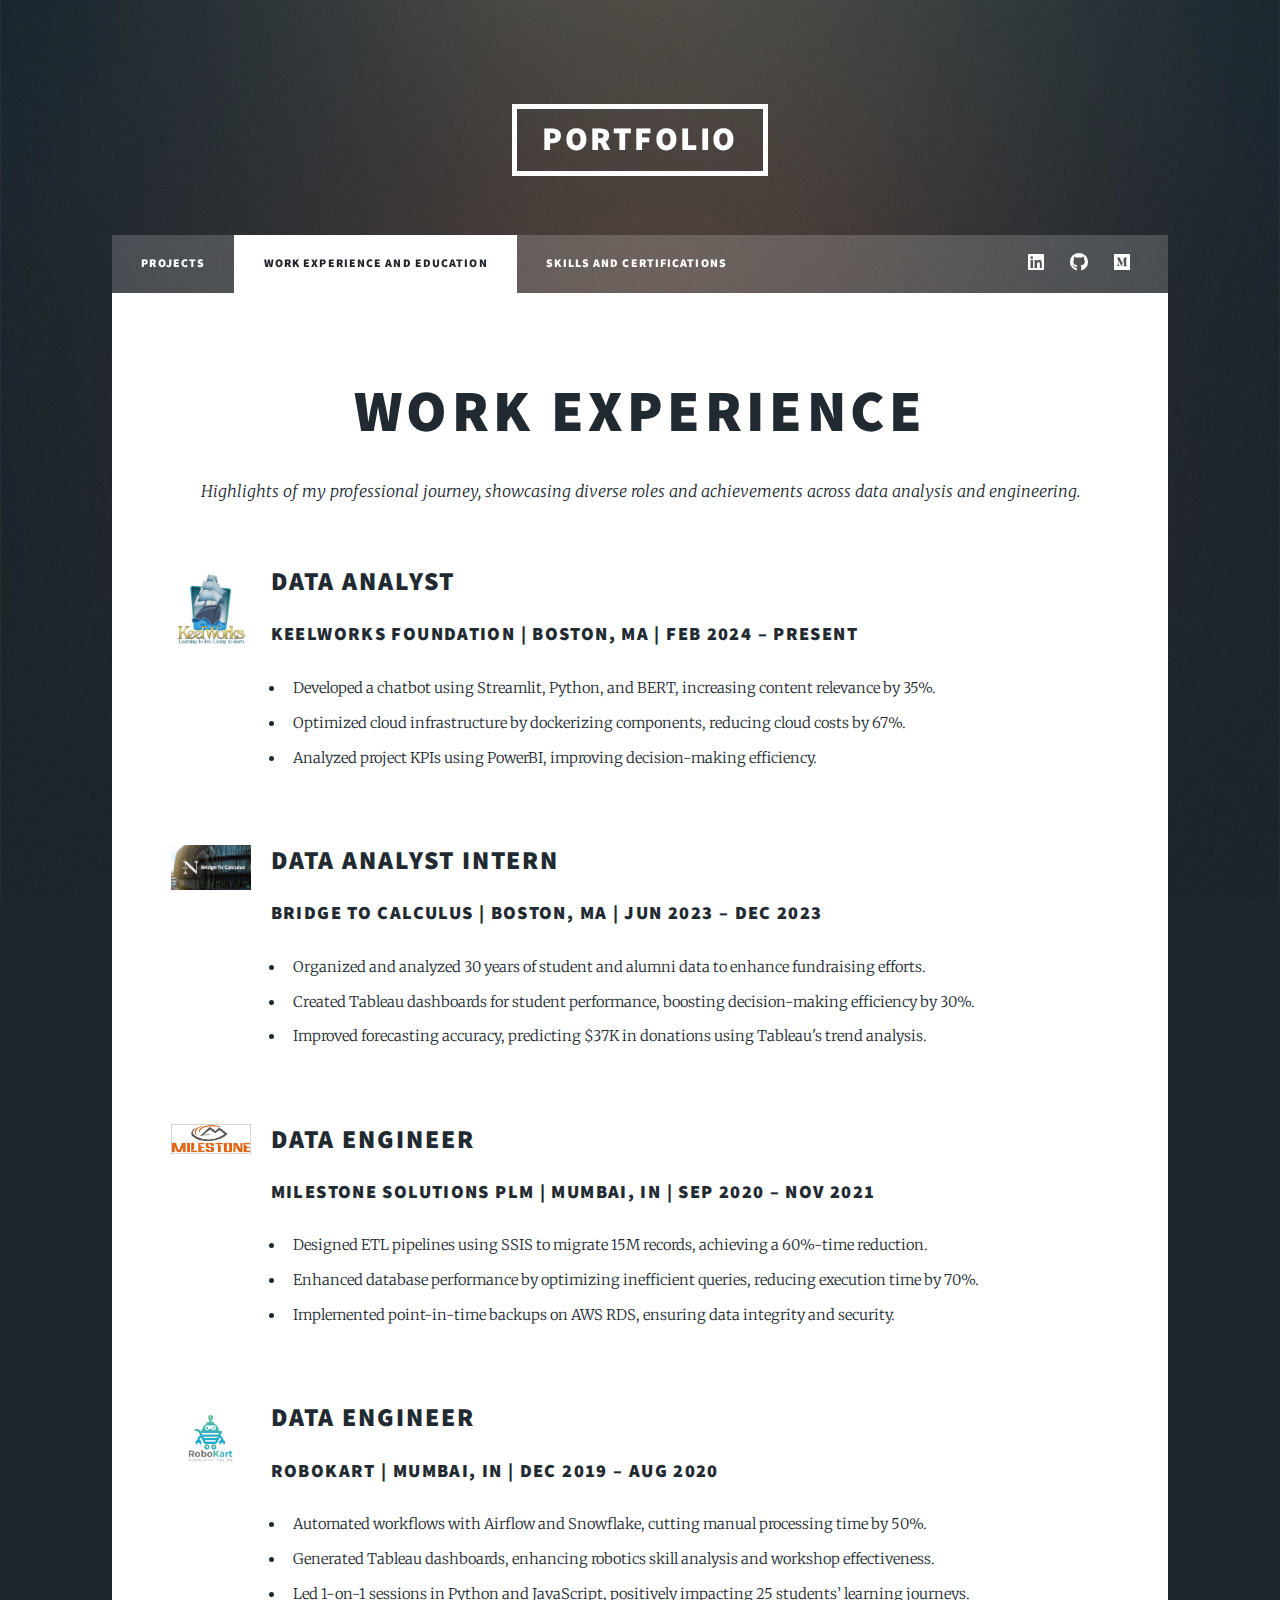
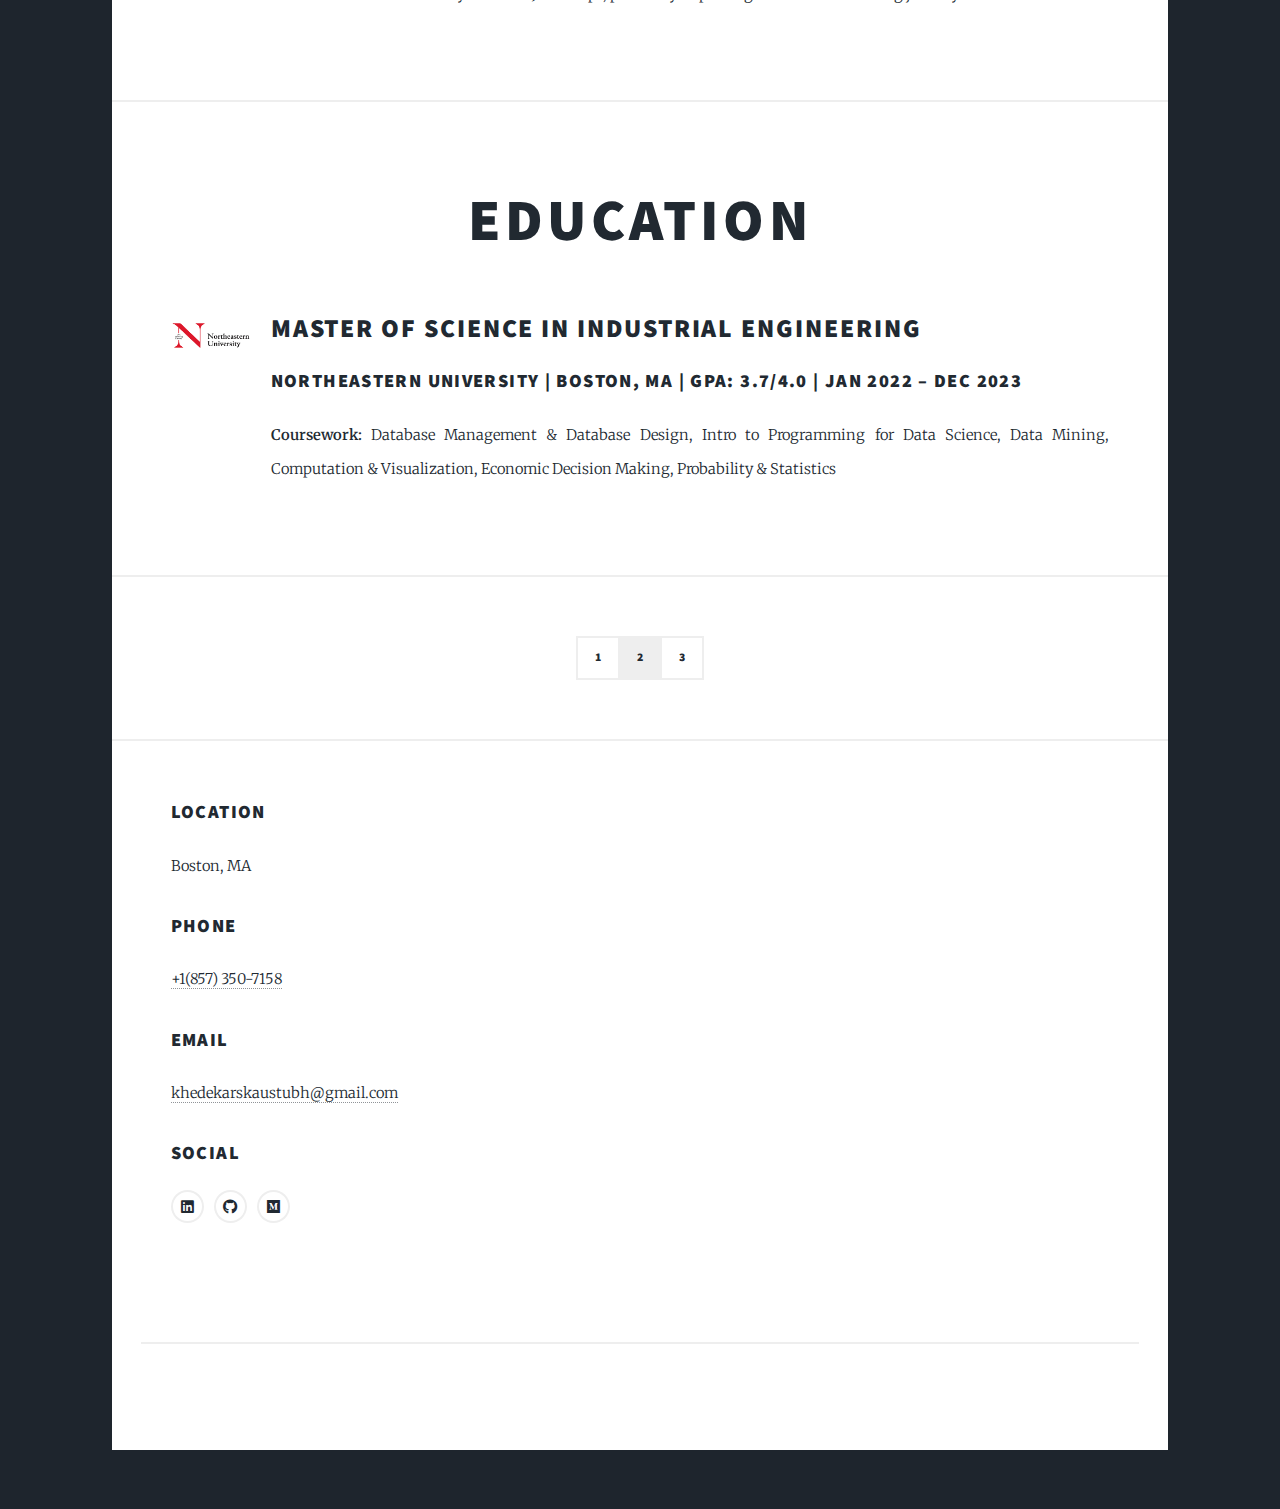
==== elements.html @ fec93570 "first commit" ====
<!DOCTYPE HTML>
<!--
	Massively by HTML5 UP
	html5up.net | @ajlkn
	Free for personal and commercial use under the CCA 3.0 license (html5up.net/license)
-->
<html>
	<head>
		<title>Elements Reference - Massively by HTML5 UP</title>
		<meta charset="utf-8" />
		<meta name="viewport" content="width=device-width, initial-scale=1, user-scalable=no" />
		<link rel="stylesheet" href="assets/css/main.css" />
		<noscript><link rel="stylesheet" href="assets/css/noscript.css" /></noscript>
	</head>
	<body class="is-preload">

		<!-- Wrapper -->
			<div id="wrapper">

				<!-- Header -->
					<header id="header">
						<a href="index.html" class="logo">Portfolio</a>
					</header>

				<!-- Nav -->
					<nav id="nav">
						<ul class="links">
							<li><a href="index.html">Projects</a></li>
							<li class="active"><a href="elements.html">Work Experience and Education</a></li>
							<li><a href="generic.html">Skills and Certifications</a></li>
	
						</ul>
						<ul class="icons">
							<li><a href="www.linkedin.com/in/kaustubhsk" class="icon brands alt fa-linkedin"><span class="label">LinkedIn</span></a></li>
							<li><a href="https://github.com/Kaustubhk28" class="icon brands alt fa-github"><span class="label">Github</span></a></li>
							<li><a href="https://medium.com/@khedekarskaustubh" class="icon brands alt fa-medium"><span class="label">Medium</span></a></li>
						</ul>
					</nav>
					<!-- Main -->
						<div id="main">
							<!-- Post -->
							<section class="post">
								<header class="major">
									<h1>Work Experience</h1>
									<p>Highlights of my professional journey, showcasing diverse roles and achievements across data analysis and engineering.</p>
								</header>

								<div class="work-experience" style="display: flex; flex-direction: column; gap: 40px;">
									<!-- KeelWorks Foundation -->
									<div class="experience" style="display: flex; align-items: flex-start; gap: 20px;">
										<img src="images/keelworks_logo.jfif" alt="KeelWorks Logo" style="width: 80px; height: auto; flex-shrink: 0;">
										<div>
											<h2>Data Analyst</h2>
											<h3>KeelWorks Foundation | Boston, MA | Feb 2024 – Present</h3>
											<ul>
												<li>Developed a chatbot using Streamlit, Python, and BERT, increasing content relevance by 35%.</li>
												<li>Optimized cloud infrastructure by dockerizing components, reducing cloud costs by 67%.</li>
												<li>Analyzed project KPIs using PowerBI, improving decision-making efficiency.</li>
											</ul>
										</div>
									</div>

									<!-- Bridge to Calculus -->
									<div class="experience" style="display: flex; align-items: flex-start; gap: 20px;">
										<img src="images/bridge_to_calculus_logo.jpg" alt="Bridge to Calculus Logo" style="width: 80px; height: auto; flex-shrink: 0;">
										<div>
											<h2>Data Analyst Intern</h2>
											<h3>Bridge to Calculus | Boston, MA | Jun 2023 – Dec 2023</h3>
											<ul>
												<li>Organized and analyzed 30 years of student and alumni data to enhance fundraising efforts.</li>
												<li>Created Tableau dashboards for student performance, boosting decision-making efficiency by 30%.</li>
												<li>Improved forecasting accuracy, predicting $37K in donations using Tableau's trend analysis.</li>
											</ul>
										</div>
									</div>

									<!-- Milestone Solutions PLM -->
									<div class="experience" style="display: flex; align-items: flex-start; gap: 20px;">
										<img src="images/milestone_solutions_logo.png" alt="Milestone Solutions Logo" style="width: 80px; height: auto; flex-shrink: 0;">
										<div>
											<h2>Data Engineer</h2>
											<h3>Milestone Solutions PLM | Mumbai, IN | Sep 2020 – Nov 2021</h3>
											<ul>
												<li>Designed ETL pipelines using SSIS to migrate 15M records, achieving a 60%-time reduction.</li>
												<li>Enhanced database performance by optimizing inefficient queries, reducing execution time by 70%.</li>
												<li>Implemented point-in-time backups on AWS RDS, ensuring data integrity and security.</li>
											</ul>
										</div>
									</div>

									<!-- Robokart -->
									<div class="experience" style="display: flex; align-items: flex-start; gap: 20px;">
										<img src="images/robokart_logo.jfif" alt="Robokart Logo" style="width: 80px; height: auto; flex-shrink: 0;">
										<div>
											<h2>Data Engineer</h2>
											<h3>Robokart | Mumbai, IN | Dec 2019 – Aug 2020</h3>
											<ul>
												<li>Automated workflows with Airflow and Snowflake, cutting manual processing time by 50%.</li>
												<li>Generated Tableau dashboards, enhancing robotics skill analysis and workshop effectiveness.</li>
												<li>Led 1-on-1 sessions in Python and JavaScript, positively impacting 25 students’ learning journeys.</li>
											</ul>
										</div>
									</div>
								</div>
							</section>
  
							<!-- Education -->
							<section class="post">
								<header class="major">
									<h1>Education</h1>
								</header>
								<div class="education" style="display: flex; align-items: flex-start; gap: 20px;">
									<img src="images/northeastern_university_logo.jpg" alt="Northeastern University Logo" style="width: 80px; height: auto; flex-shrink: 0;">
									<div>
										<h2>Master of Science in Industrial Engineering</h2>
										<h3>Northeastern University | Boston, MA | GPA: 3.7/4.0 | Jan 2022 – Dec 2023</h3>
										<p><strong>Coursework:</strong> Database Management & Database Design, Intro to Programming for Data Science, Data Mining, Computation & Visualization, Economic Decision Making, Probability & Statistics</p>
									</div>
								</div>
							</section>

					<!-- Footer -->
						<footer>
							<div class="pagination">
								<!--<a href="#" class="previous">Prev</a>-->
								<a href="index.html" class="page">1</a>
								<a href="elements.html" class="page active">2</a>
								<a href="generic.html" class="page">3</a>
							</div>
						</footer>

					<section class="split contact">
						<section class="alt">
							<h3>Location</h3>
							<p>Boston, MA
							</p>
						</section>
						<section>
							<h3>Phone</h3>
							<p><a href="#">+1(857) 350-7158</a></p>
						</section>
						<section>
							<h3>Email</h3>
							<p><a href="#">khedekarskaustubh@gmail.com</a></p>
						</section>
						<section>
							<h3>Social</h3>
							<ul class="icons alt">
								<li><a href="www.linkedin.com/in/kaustubhsk" class="icon brands alt fa-linkedin"><span class="label">LinkedIn</span></a></li>
								<li><a href="https://github.com/Kaustubhk28" class="icon brands alt fa-github"><span class="label">Github</span></a></li>
								<li><a href="https://medium.com/@khedekarskaustubh" class="icon brands alt fa-medium"><span class="label">Medium</span></a></li>
							</ul>
						</section>
					</section>
				</footer>

			<!-- Copyright -->
				<div id="copyright">
					<ul><li>&copy; Untitled</li><li>Design: <a href="https://html5up.net">HTML5 UP</a></li></ul>
				</div>

		</div>

	<!-- Scripts -->
		<script src="assets/js/jquery.min.js"></script>
		<script src="assets/js/jquery.scrollex.min.js"></script>
		<script src="assets/js/jquery.scrolly.min.js"></script>
		<script src="assets/js/browser.min.js"></script>
		<script src="assets/js/breakpoints.min.js"></script>
		<script src="assets/js/util.js"></script>
		<script src="assets/js/main.js"></script>

</body>
</html>
---- assets/css/main.css ----
@import url(fontawesome-all.min.css);
@import url("https://fonts.googleapis.com/css?family=Merriweather:300,700,300italic,700italic|Source+Sans+Pro:900");

/*
	Massively by HTML5 UP
	html5up.net | @ajlkn
	Free for personal and commercial use under the CCA 3.0 license (html5up.net/license)
*/

html, body, div, span, applet, object,
iframe, h1, h2, h3, h4, h5, h6, p, blockquote,
pre, a, abbr, acronym, address, big, cite,
code, del, dfn, em, img, ins, kbd, q, s, samp,
small, strike, strong, sub, sup, tt, var, b,
u, i, center, dl, dt, dd, ol, ul, li, fieldset,
form, label, legend, table, caption, tbody,
tfoot, thead, tr, th, td, article, aside,
canvas, details, embed, figure, figcaption,
footer, header, hgroup, menu, nav, output, ruby,
section, summary, time, mark, audio, video {
	margin: 0;
	padding: 0;
	border: 0;
	font-size: 100%;
	font: inherit;
	vertical-align: baseline;}

article, aside, details, figcaption, figure,
footer, header, hgroup, menu, nav, section {
	display: block;}

body {
	line-height: 1;
}

ol, ul {
	list-style: none;
}

blockquote, q {
	quotes: none;
}

	blockquote:before, blockquote:after, q:before, q:after {
		content: '';
		content: none;
	}

table {
	border-collapse: collapse;
	border-spacing: 0;
}

body {
	-webkit-text-size-adjust: none;
}

mark {
	background-color: transparent;
	color: inherit;
}

input::-moz-focus-inner {
	border: 0;
	padding: 0;
}

input, select, textarea {
	-moz-appearance: none;
	-webkit-appearance: none;
	-ms-appearance: none;
	appearance: none;
}

/* Basic */

	@-ms-viewport {
		width: device-width;
	}

	body {
		-ms-overflow-style: scrollbar;
	}

	@media screen and (max-width: 480px) {

		html, body {
			min-width: 320px;
		}

	}

	html {
		box-sizing: border-box;
	}

	*, *:before, *:after {
		box-sizing: inherit;
	}

	body {
		background-color: #1e252d;
	}

		body.is-preload *, body.is-preload *:before, body.is-preload *:after {
			-moz-animation: none !important;
			-webkit-animation: none !important;
			-ms-animation: none !important;
			animation: none !important;
			-moz-transition: none !important;
			-webkit-transition: none !important;
			-ms-transition: none !important;
			transition: none !important;
		}

/* Type */

	html {
		font-size: 16pt;
	}

		@media screen and (max-width: 1680px) {

			html {
				font-size: 12pt;
			}

		}

		@media screen and (max-width: 1280px) {

			html {
				font-size: 11pt;
			}

		}

		@media screen and (max-width: 360px) {

			html {
				font-size: 10pt;
			}

		}

	body {
		color: #212931;
	}

	body, input, select, textarea {
		font-family: "Merriweather", Georgia, serif;
		font-weight: 300;
		font-size: 1rem;
		line-height: 2.375;
	}

	a {
		-moz-transition: color 0.2s ease-in-out, background-color 0.2s ease-in-out, border-color 0.2s ease-in-out, box-shadow 0.2s ease-in-out;
		-webkit-transition: color 0.2s ease-in-out, background-color 0.2s ease-in-out, border-color 0.2s ease-in-out, box-shadow 0.2s ease-in-out;
		-ms-transition: color 0.2s ease-in-out, background-color 0.2s ease-in-out, border-color 0.2s ease-in-out, box-shadow 0.2s ease-in-out;
		transition: color 0.2s ease-in-out, background-color 0.2s ease-in-out, border-color 0.2s ease-in-out, box-shadow 0.2s ease-in-out;
		border-bottom: dotted 1px;
		text-decoration: none;
	}

		a:hover {
			border-bottom-color: transparent;
		}

	strong, b {
		font-weight: 600;
	}

	em, i {
		font-style: italic;
	}

	p {
		text-align: justify;
		margin: 0 0 2rem 0;
	}

	h1, h2, h3, h4, h5, h6 {
		font-family: "Source Sans Pro", Helvetica, sans-serif;
		font-weight: 900;
		line-height: 1.5;
		letter-spacing: 0.075em;
		text-transform: uppercase;
		margin: 0 0 1rem 0;
	}

		h1 a, h2 a, h3 a, h4 a, h5 a, h6 a {
			border-bottom: 0;
			color: inherit;
			text-decoration: none;
		}

	h1 {
		font-size: 4rem;
		line-height: 1.1;
		margin: 0 0 2rem 0;
	}

	h2 {
		font-size: 1.75rem;
		line-height: 1.3;
		margin: 0 0 1.5rem 0;
	}

	h3 {
		font-size: 1.25rem;
		margin: 0 0 1.5rem 0;
	}

	h4 {
		font-size: 1rem;
	}

	h5 {
		font-size: 0.9rem;
	}

	h6 {
		font-size: 0.8rem;
	}

	sub {
		font-size: 0.8rem;
		position: relative;
		top: 0.5rem;
	}

	sup {
		font-size: 0.8rem;
		position: relative;
		top: -0.5rem;
	}

	blockquote {
		border-left: solid 4px;
		font-style: italic;
		margin: 0 0 2rem 0;
		padding: 0.5rem 0 0.5rem 2rem;
	}

	code {
		border: solid 2px;
		font-family: "Courier New", monospace;
		font-size: 0.9rem;
		margin: 0 0.25rem;
		padding: 0.25rem 0.65rem;
	}

	pre {
		-webkit-overflow-scrolling: touch;
		font-family: "Courier New", monospace;
		font-size: 0.9rem;
		margin: 0 0 2rem 0;
	}

		pre code {
			display: block;
			line-height: 1.75;
			padding: 1rem 1.5rem;
			overflow-x: auto;
		}

	hr {
		border: 0;
		border-bottom: solid 2px;
		margin: 3rem 0;
	}

		hr.major {
			margin: 5rem 0;
		}

	.align-left {
		text-align: left;
	}

	.align-center {
		text-align: center;
	}

	.align-right {
		text-align: right;
	}

	input, select, textarea {
		color: #212931;
	}

	a {
		color: #212931;
		border-bottom-color: rgba(33, 41, 49, 0.5);
	}

		a:hover {
			border-bottom-color: transparent;
			color: #18bfef !important;
		}

	strong, b {
		color: #212931;
	}

	h1, h2, h3, h4, h5, h6 {
		color: #212931;
	}

	blockquote {
		border-left-color: #eeeeee;
	}

	code {
		background: rgba(220, 220, 220, 0.25);
		border-color: #eeeeee;
	}

	hr {
		border-bottom-color: #eeeeee;
	}

/* Row */

	.row {
		display: flex;
		flex-wrap: wrap;
		box-sizing: border-box;
		align-items: stretch;
	}

		.row > * {
			box-sizing: border-box;
		}

		.row.gtr-uniform > * > :last-child {
			margin-bottom: 0;
		}

		.row.aln-left {
			justify-content: flex-start;
		}

		.row.aln-center {
			justify-content: center;
		}

		.row.aln-right {
			justify-content: flex-end;
		}

		.row.aln-top {
			align-items: flex-start;
		}

		.row.aln-middle {
			align-items: center;
		}

		.row.aln-bottom {
			align-items: flex-end;
		}

		.row > .imp {
			order: -1;
		}

		.row > .col-1 {
			width: 8.33333%;
		}

		.row > .off-1 {
			margin-left: 8.33333%;
		}

		.row > .col-2 {
			width: 16.66667%;
		}

		.row > .off-2 {
			margin-left: 16.66667%;
		}

		.row > .col-3 {
			width: 25%;
		}

		.row > .off-3 {
			margin-left: 25%;
		}

		.row > .col-4 {
			width: 33.33333%;
		}

		.row > .off-4 {
			margin-left: 33.33333%;
		}

		.row > .col-5 {
			width: 41.66667%;
		}

		.row > .off-5 {
			margin-left: 41.66667%;
		}

		.row > .col-6 {
			width: 50%;
		}

		.row > .off-6 {
			margin-left: 50%;
		}

		.row > .col-7 {
			width: 58.33333%;
		}

		.row > .off-7 {
			margin-left: 58.33333%;
		}

		.row > .col-8 {
			width: 66.66667%;
		}

		.row > .off-8 {
			margin-left: 66.66667%;
		}

		.row > .col-9 {
			width: 75%;
		}

		.row > .off-9 {
			margin-left: 75%;
		}

		.row > .col-10 {
			width: 83.33333%;
		}

		.row > .off-10 {
			margin-left: 83.33333%;
		}

		.row > .col-11 {
			width: 91.66667%;
		}

		.row > .off-11 {
			margin-left: 91.66667%;
		}

		.row > .col-12 {
			width: 100%;
		}

		.row > .off-12 {
			margin-left: 100%;
		}

		.row.gtr-0 {
			margin-top: 0;
			margin-left: 0rem;
		}

			.row.gtr-0 > * {
				padding: 0 0 0 0rem;
			}

			.row.gtr-0.gtr-uniform {
				margin-top: 0rem;
			}

				.row.gtr-0.gtr-uniform > * {
					padding-top: 0rem;
				}

		.row.gtr-25 {
			margin-top: 0;
			margin-left: -0.375rem;
		}

			.row.gtr-25 > * {
				padding: 0 0 0 0.375rem;
			}

			.row.gtr-25.gtr-uniform {
				margin-top: -0.375rem;
			}

				.row.gtr-25.gtr-uniform > * {
					padding-top: 0.375rem;
				}

		.row.gtr-50 {
			margin-top: 0;
			margin-left: -0.75rem;
		}

			.row.gtr-50 > * {
				padding: 0 0 0 0.75rem;
			}

			.row.gtr-50.gtr-uniform {
				margin-top: -0.75rem;
			}

				.row.gtr-50.gtr-uniform > * {
					padding-top: 0.75rem;
				}

		.row {
			margin-top: 0;
			margin-left: -1.5rem;
		}

			.row > * {
				padding: 0 0 0 1.5rem;
			}

			.row.gtr-uniform {
				margin-top: -1.5rem;
			}

				.row.gtr-uniform > * {
					padding-top: 1.5rem;
				}

		.row.gtr-150 {
			margin-top: 0;
			margin-left: -2.25rem;
		}

			.row.gtr-150 > * {
				padding: 0 0 0 2.25rem;
			}

			.row.gtr-150.gtr-uniform {
				margin-top: -2.25rem;
			}

				.row.gtr-150.gtr-uniform > * {
					padding-top: 2.25rem;
				}

		.row.gtr-200 {
			margin-top: 0;
			margin-left: -3rem;
		}

			.row.gtr-200 > * {
				padding: 0 0 0 3rem;
			}

			.row.gtr-200.gtr-uniform {
				margin-top: -3rem;
			}

				.row.gtr-200.gtr-uniform > * {
					padding-top: 3rem;
				}

		@media screen and (max-width: 1680px) {

			.row {
				display: flex;
				flex-wrap: wrap;
				box-sizing: border-box;
				align-items: stretch;
			}

				.row > * {
					box-sizing: border-box;
				}

				.row.gtr-uniform > * > :last-child {
					margin-bottom: 0;
				}

				.row.aln-left {
					justify-content: flex-start;
				}

				.row.aln-center {
					justify-content: center;
				}

				.row.aln-right {
					justify-content: flex-end;
				}

				.row.aln-top {
					align-items: flex-start;
				}

				.row.aln-middle {
					align-items: center;
				}

				.row.aln-bottom {
					align-items: flex-end;
				}

				.row > .imp-xlarge {
					order: -1;
				}

				.row > .col-1-xlarge {
					width: 8.33333%;
				}

				.row > .off-1-xlarge {
					margin-left: 8.33333%;
				}

				.row > .col-2-xlarge {
					width: 16.66667%;
				}

				.row > .off-2-xlarge {
					margin-left: 16.66667%;
				}

				.row > .col-3-xlarge {
					width: 25%;
				}

				.row > .off-3-xlarge {
					margin-left: 25%;
				}

				.row > .col-4-xlarge {
					width: 33.33333%;
				}

				.row > .off-4-xlarge {
					margin-left: 33.33333%;
				}

				.row > .col-5-xlarge {
					width: 41.66667%;
				}

				.row > .off-5-xlarge {
					margin-left: 41.66667%;
				}

				.row > .col-6-xlarge {
					width: 50%;
				}

				.row > .off-6-xlarge {
					margin-left: 50%;
				}

				.row > .col-7-xlarge {
					width: 58.33333%;
				}

				.row > .off-7-xlarge {
					margin-left: 58.33333%;
				}

				.row > .col-8-xlarge {
					width: 66.66667%;
				}

				.row > .off-8-xlarge {
					margin-left: 66.66667%;
				}

				.row > .col-9-xlarge {
					width: 75%;
				}

				.row > .off-9-xlarge {
					margin-left: 75%;
				}

				.row > .col-10-xlarge {
					width: 83.33333%;
				}

				.row > .off-10-xlarge {
					margin-left: 83.33333%;
				}

				.row > .col-11-xlarge {
					width: 91.66667%;
				}

				.row > .off-11-xlarge {
					margin-left: 91.66667%;
				}

				.row > .col-12-xlarge {
					width: 100%;
				}

				.row > .off-12-xlarge {
					margin-left: 100%;
				}

				.row.gtr-0 {
					margin-top: 0;
					margin-left: 0rem;
				}

					.row.gtr-0 > * {
						padding: 0 0 0 0rem;
					}

					.row.gtr-0.gtr-uniform {
						margin-top: 0rem;
					}

						.row.gtr-0.gtr-uniform > * {
							padding-top: 0rem;
						}

				.row.gtr-25 {
					margin-top: 0;
					margin-left: -0.375rem;
				}

					.row.gtr-25 > * {
						padding: 0 0 0 0.375rem;
					}

					.row.gtr-25.gtr-uniform {
						margin-top: -0.375rem;
					}

						.row.gtr-25.gtr-uniform > * {
							padding-top: 0.375rem;
						}

				.row.gtr-50 {
					margin-top: 0;
					margin-left: -0.75rem;
				}

					.row.gtr-50 > * {
						padding: 0 0 0 0.75rem;
					}

					.row.gtr-50.gtr-uniform {
						margin-top: -0.75rem;
					}

						.row.gtr-50.gtr-uniform > * {
							padding-top: 0.75rem;
						}

				.row {
					margin-top: 0;
					margin-left: -1.5rem;
				}

					.row > * {
						padding: 0 0 0 1.5rem;
					}

					.row.gtr-uniform {
						margin-top: -1.5rem;
					}

						.row.gtr-uniform > * {
							padding-top: 1.5rem;
						}

				.row.gtr-150 {
					margin-top: 0;
					margin-left: -2.25rem;
				}

					.row.gtr-150 > * {
						padding: 0 0 0 2.25rem;
					}

					.row.gtr-150.gtr-uniform {
						margin-top: -2.25rem;
					}

						.row.gtr-150.gtr-uniform > * {
							padding-top: 2.25rem;
						}

				.row.gtr-200 {
					margin-top: 0;
					margin-left: -3rem;
				}

					.row.gtr-200 > * {
						padding: 0 0 0 3rem;
					}

					.row.gtr-200.gtr-uniform {
						margin-top: -3rem;
					}

						.row.gtr-200.gtr-uniform > * {
							padding-top: 3rem;
						}

		}

		@media screen and (max-width: 1280px) {

			.row {
				display: flex;
				flex-wrap: wrap;
				box-sizing: border-box;
				align-items: stretch;
			}

				.row > * {
					box-sizing: border-box;
				}

				.row.gtr-uniform > * > :last-child {
					margin-bottom: 0;
				}

				.row.aln-left {
					justify-content: flex-start;
				}

				.row.aln-center {
					justify-content: center;
				}

				.row.aln-right {
					justify-content: flex-end;
				}

				.row.aln-top {
					align-items: flex-start;
				}

				.row.aln-middle {
					align-items: center;
				}

				.row.aln-bottom {
					align-items: flex-end;
				}

				.row > .imp-large {
					order: -1;
				}

				.row > .col-1-large {
					width: 8.33333%;
				}

				.row > .off-1-large {
					margin-left: 8.33333%;
				}

				.row > .col-2-large {
					width: 16.66667%;
				}

				.row > .off-2-large {
					margin-left: 16.66667%;
				}

				.row > .col-3-large {
					width: 25%;
				}

				.row > .off-3-large {
					margin-left: 25%;
				}

				.row > .col-4-large {
					width: 33.33333%;
				}

				.row > .off-4-large {
					margin-left: 33.33333%;
				}

				.row > .col-5-large {
					width: 41.66667%;
				}

				.row > .off-5-large {
					margin-left: 41.66667%;
				}

				.row > .col-6-large {
					width: 50%;
				}

				.row > .off-6-large {
					margin-left: 50%;
				}

				.row > .col-7-large {
					width: 58.33333%;
				}

				.row > .off-7-large {
					margin-left: 58.33333%;
				}

				.row > .col-8-large {
					width: 66.66667%;
				}

				.row > .off-8-large {
					margin-left: 66.66667%;
				}

				.row > .col-9-large {
					width: 75%;
				}

				.row > .off-9-large {
					margin-left: 75%;
				}

				.row > .col-10-large {
					width: 83.33333%;
				}

				.row > .off-10-large {
					margin-left: 83.33333%;
				}

				.row > .col-11-large {
					width: 91.66667%;
				}

				.row > .off-11-large {
					margin-left: 91.66667%;
				}

				.row > .col-12-large {
					width: 100%;
				}

				.row > .off-12-large {
					margin-left: 100%;
				}

				.row.gtr-0 {
					margin-top: 0;
					margin-left: 0rem;
				}

					.row.gtr-0 > * {
						padding: 0 0 0 0rem;
					}

					.row.gtr-0.gtr-uniform {
						margin-top: 0rem;
					}

						.row.gtr-0.gtr-uniform > * {
							padding-top: 0rem;
						}

				.row.gtr-25 {
					margin-top: 0;
					margin-left: -0.375rem;
				}

					.row.gtr-25 > * {
						padding: 0 0 0 0.375rem;
					}

					.row.gtr-25.gtr-uniform {
						margin-top: -0.375rem;
					}

						.row.gtr-25.gtr-uniform > * {
							padding-top: 0.375rem;
						}

				.row.gtr-50 {
					margin-top: 0;
					margin-left: -0.75rem;
				}

					.row.gtr-50 > * {
						padding: 0 0 0 0.75rem;
					}

					.row.gtr-50.gtr-uniform {
						margin-top: -0.75rem;
					}

						.row.gtr-50.gtr-uniform > * {
							padding-top: 0.75rem;
						}

				.row {
					margin-top: 0;
					margin-left: -1.5rem;
				}

					.row > * {
						padding: 0 0 0 1.5rem;
					}

					.row.gtr-uniform {
						margin-top: -1.5rem;
					}

						.row.gtr-uniform > * {
							padding-top: 1.5rem;
						}

				.row.gtr-150 {
					margin-top: 0;
					margin-left: -2.25rem;
				}

					.row.gtr-150 > * {
						padding: 0 0 0 2.25rem;
					}

					.row.gtr-150.gtr-uniform {
						margin-top: -2.25rem;
					}

						.row.gtr-150.gtr-uniform > * {
							padding-top: 2.25rem;
						}

				.row.gtr-200 {
					margin-top: 0;
					margin-left: -3rem;
				}

					.row.gtr-200 > * {
						padding: 0 0 0 3rem;
					}

					.row.gtr-200.gtr-uniform {
						margin-top: -3rem;
					}

						.row.gtr-200.gtr-uniform > * {
							padding-top: 3rem;
						}

		}

		@media screen and (max-width: 980px) {

			.row {
				display: flex;
				flex-wrap: wrap;
				box-sizing: border-box;
				align-items: stretch;
			}

				.row > * {
					box-sizing: border-box;
				}

				.row.gtr-uniform > * > :last-child {
					margin-bottom: 0;
				}

				.row.aln-left {
					justify-content: flex-start;
				}

				.row.aln-center {
					justify-content: center;
				}

				.row.aln-right {
					justify-content: flex-end;
				}

				.row.aln-top {
					align-items: flex-start;
				}

				.row.aln-middle {
					align-items: center;
				}

				.row.aln-bottom {
					align-items: flex-end;
				}

				.row > .imp-medium {
					order: -1;
				}

				.row > .col-1-medium {
					width: 8.33333%;
				}

				.row > .off-1-medium {
					margin-left: 8.33333%;
				}

				.row > .col-2-medium {
					width: 16.66667%;
				}

				.row > .off-2-medium {
					margin-left: 16.66667%;
				}

				.row > .col-3-medium {
					width: 25%;
				}

				.row > .off-3-medium {
					margin-left: 25%;
				}

				.row > .col-4-medium {
					width: 33.33333%;
				}

				.row > .off-4-medium {
					margin-left: 33.33333%;
				}

				.row > .col-5-medium {
					width: 41.66667%;
				}

				.row > .off-5-medium {
					margin-left: 41.66667%;
				}

				.row > .col-6-medium {
					width: 50%;
				}

				.row > .off-6-medium {
					margin-left: 50%;
				}

				.row > .col-7-medium {
					width: 58.33333%;
				}

				.row > .off-7-medium {
					margin-left: 58.33333%;
				}

				.row > .col-8-medium {
					width: 66.66667%;
				}

				.row > .off-8-medium {
					margin-left: 66.66667%;
				}

				.row > .col-9-medium {
					width: 75%;
				}

				.row > .off-9-medium {
					margin-left: 75%;
				}

				.row > .col-10-medium {
					width: 83.33333%;
				}

				.row > .off-10-medium {
					margin-left: 83.33333%;
				}

				.row > .col-11-medium {
					width: 91.66667%;
				}

				.row > .off-11-medium {
					margin-left: 91.66667%;
				}

				.row > .col-12-medium {
					width: 100%;
				}

				.row > .off-12-medium {
					margin-left: 100%;
				}

				.row.gtr-0 {
					margin-top: 0;
					margin-left: 0rem;
				}

					.row.gtr-0 > * {
						padding: 0 0 0 0rem;
					}

					.row.gtr-0.gtr-uniform {
						margin-top: 0rem;
					}

						.row.gtr-0.gtr-uniform > * {
							padding-top: 0rem;
						}

				.row.gtr-25 {
					margin-top: 0;
					margin-left: -0.375rem;
				}

					.row.gtr-25 > * {
						padding: 0 0 0 0.375rem;
					}

					.row.gtr-25.gtr-uniform {
						margin-top: -0.375rem;
					}

						.row.gtr-25.gtr-uniform > * {
							padding-top: 0.375rem;
						}

				.row.gtr-50 {
					margin-top: 0;
					margin-left: -0.75rem;
				}

					.row.gtr-50 > * {
						padding: 0 0 0 0.75rem;
					}

					.row.gtr-50.gtr-uniform {
						margin-top: -0.75rem;
					}

						.row.gtr-50.gtr-uniform > * {
							padding-top: 0.75rem;
						}

				.row {
					margin-top: 0;
					margin-left: -1.5rem;
				}

					.row > * {
						padding: 0 0 0 1.5rem;
					}

					.row.gtr-uniform {
						margin-top: -1.5rem;
					}

						.row.gtr-uniform > * {
							padding-top: 1.5rem;
						}

				.row.gtr-150 {
					margin-top: 0;
					margin-left: -2.25rem;
				}

					.row.gtr-150 > * {
						padding: 0 0 0 2.25rem;
					}

					.row.gtr-150.gtr-uniform {
						margin-top: -2.25rem;
					}

						.row.gtr-150.gtr-uniform > * {
							padding-top: 2.25rem;
						}

				.row.gtr-200 {
					margin-top: 0;
					margin-left: -3rem;
				}

					.row.gtr-200 > * {
						padding: 0 0 0 3rem;
					}

					.row.gtr-200.gtr-uniform {
						margin-top: -3rem;
					}

						.row.gtr-200.gtr-uniform > * {
							padding-top: 3rem;
						}

		}

		@media screen and (max-width: 736px) {

			.row {
				display: flex;
				flex-wrap: wrap;
				box-sizing: border-box;
				align-items: stretch;
			}

				.row > * {
					box-sizing: border-box;
				}

				.row.gtr-uniform > * > :last-child {
					margin-bottom: 0;
				}

				.row.aln-left {
					justify-content: flex-start;
				}

				.row.aln-center {
					justify-content: center;
				}

				.row.aln-right {
					justify-content: flex-end;
				}

				.row.aln-top {
					align-items: flex-start;
				}

				.row.aln-middle {
					align-items: center;
				}

				.row.aln-bottom {
					align-items: flex-end;
				}

				.row > .imp-small {
					order: -1;
				}

				.row > .col-1-small {
					width: 8.33333%;
				}

				.row > .off-1-small {
					margin-left: 8.33333%;
				}

				.row > .col-2-small {
					width: 16.66667%;
				}

				.row > .off-2-small {
					margin-left: 16.66667%;
				}

				.row > .col-3-small {
					width: 25%;
				}

				.row > .off-3-small {
					margin-left: 25%;
				}

				.row > .col-4-small {
					width: 33.33333%;
				}

				.row > .off-4-small {
					margin-left: 33.33333%;
				}

				.row > .col-5-small {
					width: 41.66667%;
				}

				.row > .off-5-small {
					margin-left: 41.66667%;
				}

				.row > .col-6-small {
					width: 50%;
				}

				.row > .off-6-small {
					margin-left: 50%;
				}

				.row > .col-7-small {
					width: 58.33333%;
				}

				.row > .off-7-small {
					margin-left: 58.33333%;
				}

				.row > .col-8-small {
					width: 66.66667%;
				}

				.row > .off-8-small {
					margin-left: 66.66667%;
				}

				.row > .col-9-small {
					width: 75%;
				}

				.row > .off-9-small {
					margin-left: 75%;
				}

				.row > .col-10-small {
					width: 83.33333%;
				}

				.row > .off-10-small {
					margin-left: 83.33333%;
				}

				.row > .col-11-small {
					width: 91.66667%;
				}

				.row > .off-11-small {
					margin-left: 91.66667%;
				}

				.row > .col-12-small {
					width: 100%;
				}

				.row > .off-12-small {
					margin-left: 100%;
				}

				.row.gtr-0 {
					margin-top: 0;
					margin-left: 0rem;
				}

					.row.gtr-0 > * {
						padding: 0 0 0 0rem;
					}

					.row.gtr-0.gtr-uniform {
						margin-top: 0rem;
					}

						.row.gtr-0.gtr-uniform > * {
							padding-top: 0rem;
						}

				.row.gtr-25 {
					margin-top: 0;
					margin-left: -0.375rem;
				}

					.row.gtr-25 > * {
						padding: 0 0 0 0.375rem;
					}

					.row.gtr-25.gtr-uniform {
						margin-top: -0.375rem;
					}

						.row.gtr-25.gtr-uniform > * {
							padding-top: 0.375rem;
						}

				.row.gtr-50 {
					margin-top: 0;
					margin-left: -0.75rem;
				}

					.row.gtr-50 > * {
						padding: 0 0 0 0.75rem;
					}

					.row.gtr-50.gtr-uniform {
						margin-top: -0.75rem;
					}

						.row.gtr-50.gtr-uniform > * {
							padding-top: 0.75rem;
						}

				.row {
					margin-top: 0;
					margin-left: -1.5rem;
				}

					.row > * {
						padding: 0 0 0 1.5rem;
					}

					.row.gtr-uniform {
						margin-top: -1.5rem;
					}

						.row.gtr-uniform > * {
							padding-top: 1.5rem;
						}

				.row.gtr-150 {
					margin-top: 0;
					margin-left: -2.25rem;
				}

					.row.gtr-150 > * {
						padding: 0 0 0 2.25rem;
					}

					.row.gtr-150.gtr-uniform {
						margin-top: -2.25rem;
					}

						.row.gtr-150.gtr-uniform > * {
							padding-top: 2.25rem;
						}

				.row.gtr-200 {
					margin-top: 0;
					margin-left: -3rem;
				}

					.row.gtr-200 > * {
						padding: 0 0 0 3rem;
					}

					.row.gtr-200.gtr-uniform {
						margin-top: -3rem;
					}

						.row.gtr-200.gtr-uniform > * {
							padding-top: 3rem;
						}

		}

		@media screen and (max-width: 480px) {

			.row {
				display: flex;
				flex-wrap: wrap;
				box-sizing: border-box;
				align-items: stretch;
			}

				.row > * {
					box-sizing: border-box;
				}

				.row.gtr-uniform > * > :last-child {
					margin-bottom: 0;
				}

				.row.aln-left {
					justify-content: flex-start;
				}

				.row.aln-center {
					justify-content: center;
				}

				.row.aln-right {
					justify-content: flex-end;
				}

				.row.aln-top {
					align-items: flex-start;
				}

				.row.aln-middle {
					align-items: center;
				}

				.row.aln-bottom {
					align-items: flex-end;
				}

				.row > .imp-xsmall {
					order: -1;
				}

				.row > .col-1-xsmall {
					width: 8.33333%;
				}

				.row > .off-1-xsmall {
					margin-left: 8.33333%;
				}

				.row > .col-2-xsmall {
					width: 16.66667%;
				}

				.row > .off-2-xsmall {
					margin-left: 16.66667%;
				}

				.row > .col-3-xsmall {
					width: 25%;
				}

				.row > .off-3-xsmall {
					margin-left: 25%;
				}

				.row > .col-4-xsmall {
					width: 33.33333%;
				}

				.row > .off-4-xsmall {
					margin-left: 33.33333%;
				}

				.row > .col-5-xsmall {
					width: 41.66667%;
				}

				.row > .off-5-xsmall {
					margin-left: 41.66667%;
				}

				.row > .col-6-xsmall {
					width: 50%;
				}

				.row > .off-6-xsmall {
					margin-left: 50%;
				}

				.row > .col-7-xsmall {
					width: 58.33333%;
				}

				.row > .off-7-xsmall {
					margin-left: 58.33333%;
				}

				.row > .col-8-xsmall {
					width: 66.66667%;
				}

				.row > .off-8-xsmall {
					margin-left: 66.66667%;
				}

				.row > .col-9-xsmall {
					width: 75%;
				}

				.row > .off-9-xsmall {
					margin-left: 75%;
				}

				.row > .col-10-xsmall {
					width: 83.33333%;
				}

				.row > .off-10-xsmall {
					margin-left: 83.33333%;
				}

				.row > .col-11-xsmall {
					width: 91.66667%;
				}

				.row > .off-11-xsmall {
					margin-left: 91.66667%;
				}

				.row > .col-12-xsmall {
					width: 100%;
				}

				.row > .off-12-xsmall {
					margin-left: 100%;
				}

				.row.gtr-0 {
					margin-top: 0;
					margin-left: 0rem;
				}

					.row.gtr-0 > * {
						padding: 0 0 0 0rem;
					}

					.row.gtr-0.gtr-uniform {
						margin-top: 0rem;
					}

						.row.gtr-0.gtr-uniform > * {
							padding-top: 0rem;
						}

				.row.gtr-25 {
					margin-top: 0;
					margin-left: -0.375rem;
				}

					.row.gtr-25 > * {
						padding: 0 0 0 0.375rem;
					}

					.row.gtr-25.gtr-uniform {
						margin-top: -0.375rem;
					}

						.row.gtr-25.gtr-uniform > * {
							padding-top: 0.375rem;
						}

				.row.gtr-50 {
					margin-top: 0;
					margin-left: -0.75rem;
				}

					.row.gtr-50 > * {
						padding: 0 0 0 0.75rem;
					}

					.row.gtr-50.gtr-uniform {
						margin-top: -0.75rem;
					}

						.row.gtr-50.gtr-uniform > * {
							padding-top: 0.75rem;
						}

				.row {
					margin-top: 0;
					margin-left: -1.5rem;
				}

					.row > * {
						padding: 0 0 0 1.5rem;
					}

					.row.gtr-uniform {
						margin-top: -1.5rem;
					}

						.row.gtr-uniform > * {
							padding-top: 1.5rem;
						}

				.row.gtr-150 {
					margin-top: 0;
					margin-left: -2.25rem;
				}

					.row.gtr-150 > * {
						padding: 0 0 0 2.25rem;
					}

					.row.gtr-150.gtr-uniform {
						margin-top: -2.25rem;
					}

						.row.gtr-150.gtr-uniform > * {
							padding-top: 2.25rem;
						}

				.row.gtr-200 {
					margin-top: 0;
					margin-left: -3rem;
				}

					.row.gtr-200 > * {
						padding: 0 0 0 3rem;
					}

					.row.gtr-200.gtr-uniform {
						margin-top: -3rem;
					}

						.row.gtr-200.gtr-uniform > * {
							padding-top: 3rem;
						}

		}

		@media screen and (max-width: 360px) {

			.row {
				display: flex;
				flex-wrap: wrap;
				box-sizing: border-box;
				align-items: stretch;
			}

				.row > * {
					box-sizing: border-box;
				}

				.row.gtr-uniform > * > :last-child {
					margin-bottom: 0;
				}

				.row.aln-left {
					justify-content: flex-start;
				}

				.row.aln-center {
					justify-content: center;
				}

				.row.aln-right {
					justify-content: flex-end;
				}

				.row.aln-top {
					align-items: flex-start;
				}

				.row.aln-middle {
					align-items: center;
				}

				.row.aln-bottom {
					align-items: flex-end;
				}

				.row > .imp-xxsmall {
					order: -1;
				}

				.row > .col-1-xxsmall {
					width: 8.33333%;
				}

				.row > .off-1-xxsmall {
					margin-left: 8.33333%;
				}

				.row > .col-2-xxsmall {
					width: 16.66667%;
				}

				.row > .off-2-xxsmall {
					margin-left: 16.66667%;
				}

				.row > .col-3-xxsmall {
					width: 25%;
				}

				.row > .off-3-xxsmall {
					margin-left: 25%;
				}

				.row > .col-4-xxsmall {
					width: 33.33333%;
				}

				.row > .off-4-xxsmall {
					margin-left: 33.33333%;
				}

				.row > .col-5-xxsmall {
					width: 41.66667%;
				}

				.row > .off-5-xxsmall {
					margin-left: 41.66667%;
				}

				.row > .col-6-xxsmall {
					width: 50%;
				}

				.row > .off-6-xxsmall {
					margin-left: 50%;
				}

				.row > .col-7-xxsmall {
					width: 58.33333%;
				}

				.row > .off-7-xxsmall {
					margin-left: 58.33333%;
				}

				.row > .col-8-xxsmall {
					width: 66.66667%;
				}

				.row > .off-8-xxsmall {
					margin-left: 66.66667%;
				}

				.row > .col-9-xxsmall {
					width: 75%;
				}

				.row > .off-9-xxsmall {
					margin-left: 75%;
				}

				.row > .col-10-xxsmall {
					width: 83.33333%;
				}

				.row > .off-10-xxsmall {
					margin-left: 83.33333%;
				}

				.row > .col-11-xxsmall {
					width: 91.66667%;
				}

				.row > .off-11-xxsmall {
					margin-left: 91.66667%;
				}

				.row > .col-12-xxsmall {
					width: 100%;
				}

				.row > .off-12-xxsmall {
					margin-left: 100%;
				}

				.row.gtr-0 {
					margin-top: 0;
					margin-left: 0rem;
				}

					.row.gtr-0 > * {
						padding: 0 0 0 0rem;
					}

					.row.gtr-0.gtr-uniform {
						margin-top: 0rem;
					}

						.row.gtr-0.gtr-uniform > * {
							padding-top: 0rem;
						}

				.row.gtr-25 {
					margin-top: 0;
					margin-left: -0.375rem;
				}

					.row.gtr-25 > * {
						padding: 0 0 0 0.375rem;
					}

					.row.gtr-25.gtr-uniform {
						margin-top: -0.375rem;
					}

						.row.gtr-25.gtr-uniform > * {
							padding-top: 0.375rem;
						}

				.row.gtr-50 {
					margin-top: 0;
					margin-left: -0.75rem;
				}

					.row.gtr-50 > * {
						padding: 0 0 0 0.75rem;
					}

					.row.gtr-50.gtr-uniform {
						margin-top: -0.75rem;
					}

						.row.gtr-50.gtr-uniform > * {
							padding-top: 0.75rem;
						}

				.row {
					margin-top: 0;
					margin-left: -1.5rem;
				}

					.row > * {
						padding: 0 0 0 1.5rem;
					}

					.row.gtr-uniform {
						margin-top: -1.5rem;
					}

						.row.gtr-uniform > * {
							padding-top: 1.5rem;
						}

				.row.gtr-150 {
					margin-top: 0;
					margin-left: -2.25rem;
				}

					.row.gtr-150 > * {
						padding: 0 0 0 2.25rem;
					}

					.row.gtr-150.gtr-uniform {
						margin-top: -2.25rem;
					}

						.row.gtr-150.gtr-uniform > * {
							padding-top: 2.25rem;
						}

				.row.gtr-200 {
					margin-top: 0;
					margin-left: -3rem;
				}

					.row.gtr-200 > * {
						padding: 0 0 0 3rem;
					}

					.row.gtr-200.gtr-uniform {
						margin-top: -3rem;
					}

						.row.gtr-200.gtr-uniform > * {
							padding-top: 3rem;
						}

		}

/* Box */

	.box {
		border: solid 2px;
		margin-bottom: 2rem;
		padding: 1.5rem;
	}

		.box > :last-child,
		.box > :last-child > :last-child,
		.box > :last-child > :last-child > :last-child {
			margin-bottom: 0;
		}

		.box.alt {
			border: 0;
			border-radius: 0;
			padding: 0;
		}

	.box {
		border-color: #eeeeee;
	}

/* Button */

	input[type="submit"],
	input[type="reset"],
	input[type="button"],
	button,
	.button {
		-moz-appearance: none;
		-webkit-appearance: none;
		-ms-appearance: none;
		appearance: none;
		-moz-transition: background-color 0.2s ease-in-out, box-shadow 0.2s ease-in-out, color 0.2s ease-in-out;
		-webkit-transition: background-color 0.2s ease-in-out, box-shadow 0.2s ease-in-out, color 0.2s ease-in-out;
		-ms-transition: background-color 0.2s ease-in-out, box-shadow 0.2s ease-in-out, color 0.2s ease-in-out;
		transition: background-color 0.2s ease-in-out, box-shadow 0.2s ease-in-out, color 0.2s ease-in-out;
		border: 0;
		border-radius: 0;
		cursor: pointer;
		display: inline-block;
		font-family: "Source Sans Pro", Helvetica, sans-serif;
		font-size: 0.8rem;
		font-weight: 900;
		letter-spacing: 0.075em;
		height: 3rem;
		line-height: 3rem;
		padding: 0 2rem;
		text-align: center;
		text-decoration: none;
		text-transform: uppercase;
		white-space: nowrap;
	}

		input[type="submit"].icon:before,
		input[type="reset"].icon:before,
		input[type="button"].icon:before,
		button.icon:before,
		.button.icon:before {
			margin-right: 0.5rem;
		}

		input[type="submit"].icon.solo,
		input[type="reset"].icon.solo,
		input[type="button"].icon.solo,
		button.icon.solo,
		.button.icon.solo {
			position: relative;
			width: 4rem;
			height: 4rem;
			line-height: 4rem;
			border-radius: 4rem;
			text-indent: 4rem;
			overflow: hidden;
			padding: 0;
			white-space: nowrap;
		}

			input[type="submit"].icon.solo:before,
			input[type="reset"].icon.solo:before,
			input[type="button"].icon.solo:before,
			button.icon.solo:before,
			.button.icon.solo:before {
				position: absolute;
				display: block;
				top: 0;
				left: 0;
				width: inherit;
				height: inherit;
				line-height: inherit;
				font-size: 1.25rem;
				margin-right: 0;
				text-align: center;
				text-indent: 0;
			}

		input[type="submit"].fit,
		input[type="reset"].fit,
		input[type="button"].fit,
		button.fit,
		.button.fit {
			width: 100%;
		}

		input[type="submit"].small,
		input[type="reset"].small,
		input[type="button"].small,
		button.small,
		.button.small {
			font-size: 0.7rem;
			height: 2.5rem;
			line-height: 2.5rem;
			padding: 0 1.5rem;
		}

		input[type="submit"].large,
		input[type="reset"].large,
		input[type="button"].large,
		button.large,
		.button.large {
			font-size: 0.9rem;
			height: 3.5rem;
			line-height: 3.5rem;
			padding: 0 2.75rem;
		}

		@media screen and (max-width: 980px) {

			input[type="submit"],
			input[type="reset"],
			input[type="button"],
			button,
			.button {
				font-size: 0.9rem;
				height: 3.25rem;
				line-height: 3.25rem;
			}

				input[type="submit"].large,
				input[type="reset"].large,
				input[type="button"].large,
				button.large,
				.button.large {
					font-size: 1rem;
					height: 3.75rem;
					line-height: 3.75rem;
				}

		}

		input[type="submit"].disabled, input[type="submit"]:disabled,
		input[type="reset"].disabled,
		input[type="reset"]:disabled,
		input[type="button"].disabled,
		input[type="button"]:disabled,
		button.disabled,
		button:disabled,
		.button.disabled,
		.button:disabled {
			pointer-events: none;
			opacity: 0.25;
		}

	input[type="submit"],
	input[type="reset"],
	input[type="button"],
	button,
	.button {
		background-color: transparent;
		box-shadow: inset 0 0 0 2px #212931;
		color: #212931 !important;
	}

		input[type="submit"]:hover,
		input[type="reset"]:hover,
		input[type="button"]:hover,
		button:hover,
		.button:hover {
			box-shadow: inset 0 0 0 2px #18bfef;
			color: #18bfef !important;
		}

		input[type="submit"].primary,
		input[type="reset"].primary,
		input[type="button"].primary,
		button.primary,
		.button.primary {
			background-color: #212931;
			box-shadow: none;
			color: #ffffff !important;
		}

			input[type="submit"].primary:hover,
			input[type="reset"].primary:hover,
			input[type="button"].primary:hover,
			button.primary:hover,
			.button.primary:hover {
				background-color: #18bfef;
			}

/* Form */

	form {
		margin: 0 0 2rem 0;
	}

		form > :last-child {
			margin-bottom: 0;
		}

		form > .fields {
			display: -moz-flex;
			display: -webkit-flex;
			display: -ms-flex;
			display: flex;
			-moz-flex-wrap: wrap;
			-webkit-flex-wrap: wrap;
			-ms-flex-wrap: wrap;
			flex-wrap: wrap;
			width: calc(100% + 3rem);
			margin: -1.5rem 0 2rem -1.5rem;
		}

			form > .fields > .field {
				-moz-flex-grow: 0;
				-webkit-flex-grow: 0;
				-ms-flex-grow: 0;
				flex-grow: 0;
				-moz-flex-shrink: 0;
				-webkit-flex-shrink: 0;
				-ms-flex-shrink: 0;
				flex-shrink: 0;
				padding: 1.5rem 0 0 1.5rem;
				width: calc(100% - 1.5rem);
			}

				form > .fields > .field.half {
					width: calc(50% - 0.75rem);
				}

				form > .fields > .field.third {
					width: calc(100%/3 - 0.5rem);
				}

				form > .fields > .field.quarter {
					width: calc(25% - 0.375rem);
				}

		@media screen and (max-width: 480px) {

			form > .fields {
				width: calc(100% + 3rem);
				margin: -1.5rem 0 2rem -1.5rem;
			}

				form > .fields > .field {
					padding: 1.5rem 0 0 1.5rem;
					width: calc(100% - 1.5rem);
				}

					form > .fields > .field.half {
						width: calc(100% - 1.5rem);
					}

					form > .fields > .field.third {
						width: calc(100% - 1.5rem);
					}

					form > .fields > .field.quarter {
						width: calc(100% - 1.5rem);
					}

		}

	label {
		display: block;
		font-family: "Source Sans Pro", Helvetica, sans-serif;
		font-weight: 900;
		line-height: 1.5;
		letter-spacing: 0.075em;
		font-size: 0.8rem;
		text-transform: uppercase;
		margin: 0 0 0.75rem 0;
	}

		@media screen and (max-width: 980px) {

			label {
				font-size: 0.9rem;
			}

		}

	input[type="text"],
	input[type="password"],
	input[type="email"],
	select,
	textarea {
		-moz-appearance: none;
		-webkit-appearance: none;
		-ms-appearance: none;
		appearance: none;
		background: transparent;
		border-radius: 0;
		border: solid 2px;
		color: inherit;
		display: block;
		outline: 0;
		padding: 0 1rem;
		text-decoration: none;
		width: 100%;
	}

		input[type="text"]:invalid,
		input[type="password"]:invalid,
		input[type="email"]:invalid,
		select:invalid,
		textarea:invalid {
			box-shadow: none;
		}

	select {
		background-size: 1.25rem;
		background-repeat: no-repeat;
		background-position: calc(100% - 1rem) center;
		height: 3rem;
		padding-right: 3rem;
		text-overflow: ellipsis;
	}

		select:focus::-ms-value {
			background-color: transparent;
		}

		select::-ms-expand {
			display: none;
		}

	input[type="text"],
	input[type="password"],
	input[type="email"],
	select {
		height: 3rem;
	}

	textarea {
		padding: 0.75rem 1rem;
	}

	input[type="checkbox"],
	input[type="radio"] {
		-moz-appearance: none;
		-webkit-appearance: none;
		-ms-appearance: none;
		appearance: none;
		display: block;
		float: left;
		margin-right: -2rem;
		opacity: 0;
		width: 1rem;
		z-index: -1;
	}

		input[type="checkbox"] + label,
		input[type="radio"] + label {
			text-decoration: none;
			cursor: pointer;
			display: inline-block;
			font-size: 1rem;
			letter-spacing: 0;
			font-family: "Merriweather", Georgia, serif;
			text-transform: none;
			font-weight: 300;
			padding-left: 2.8rem;
			padding-right: 1rem;
			position: relative;
		}

			input[type="checkbox"] + label:before,
			input[type="radio"] + label:before {
				-moz-osx-font-smoothing: grayscale;
				-webkit-font-smoothing: antialiased;
				display: inline-block;
				font-style: normal;
				font-variant: normal;
				text-rendering: auto;
				line-height: 1;
				text-transform: none !important;
				font-family: 'Font Awesome 5 Free';
				font-weight: 900;
			}

			input[type="checkbox"] + label:before,
			input[type="radio"] + label:before {
				border-radius: 0;
				border: solid 2px;
				content: '';
				display: inline-block;
				font-size: 0.8rem;
				height: 1.8rem;
				left: 0;
				line-height: 1.65rem;
				position: absolute;
				text-align: center;
				top: -0.125rem;
				width: 1.8rem;
			}

		input[type="checkbox"]:checked + label:before,
		input[type="radio"]:checked + label:before {
			content: '\f00c';
		}

	input[type="checkbox"] + label:before {
		border-radius: 0;
	}

	input[type="radio"] + label:before {
		border-radius: 100%;
	}

	::-webkit-input-placeholder {
		opacity: 1.0;
	}

	:-moz-placeholder {
		opacity: 1.0;
	}

	::-moz-placeholder {
		opacity: 1.0;
	}

	:-ms-input-placeholder {
		opacity: 1.0;
	}

	label {
		color: #212931;
	}

	input[type="text"],
	input[type="password"],
	input[type="email"],
	select,
	textarea {
		border-color: #eeeeee;
	}

		input[type="text"]:focus,
		input[type="password"]:focus,
		input[type="email"]:focus,
		select:focus,
		textarea:focus {
			border-color: #18bfef;
		}

	select {
		background-image: url("data:image/svg+xml;charset=utf8,%3Csvg xmlns='http://www.w3.org/2000/svg' width='40' height='40' preserveAspectRatio='none' viewBox='0 0 40 40'%3E%3Cpath d='M9.4,12.3l10.4,10.4l10.4-10.4c0.2-0.2,0.5-0.4,0.9-0.4c0.3,0,0.6,0.1,0.9,0.4l3.3,3.3c0.2,0.2,0.4,0.5,0.4,0.9 c0,0.4-0.1,0.6-0.4,0.9L20.7,31.9c-0.2,0.2-0.5,0.4-0.9,0.4c-0.3,0-0.6-0.1-0.9-0.4L4.3,17.3c-0.2-0.2-0.4-0.5-0.4-0.9 c0-0.4,0.1-0.6,0.4-0.9l3.3-3.3c0.2-0.2,0.5-0.4,0.9-0.4S9.1,12.1,9.4,12.3z' fill='%23eeeeee' /%3E%3C/svg%3E");
	}

		select option {
			background-color: #ffffff;
			color: #212931;
		}

	.select-wrapper:before {
		color: #eeeeee;
	}

	input[type="checkbox"] + label,
	input[type="radio"] + label {
		color: #212931;
	}

		input[type="checkbox"] + label:before,
		input[type="radio"] + label:before {
			border-color: #eeeeee;
		}

	input[type="checkbox"]:checked + label:before,
	input[type="radio"]:checked + label:before {
		background-color: #212931;
		border-color: #212931;
		color: #ffffff;
	}

	input[type="checkbox"]:focus + label:before,
	input[type="radio"]:focus + label:before {
		border-color: #18bfef;
	}

	::-webkit-input-placeholder {
		color: #909498 !important;
	}

	:-moz-placeholder {
		color: #909498 !important;
	}

	::-moz-placeholder {
		color: #909498 !important;
	}

	:-ms-input-placeholder {
		color: #909498 !important;
	}

	.formerize-placeholder {
		color: #909498 !important;
	}

/* Icon */

	.icon {
		text-decoration: none;
		border-bottom: none;
		position: relative;
	}

		.icon:before {
			-moz-osx-font-smoothing: grayscale;
			-webkit-font-smoothing: antialiased;
			display: inline-block;
			font-style: normal;
			font-variant: normal;
			text-rendering: auto;
			line-height: 1;
			text-transform: none !important;
			font-family: 'Font Awesome 5 Free';
			font-weight: 400;
		}

		.icon > .label {
			display: none;
		}

		.icon:before {
			line-height: inherit;
		}

		.icon.solid:before {
			font-weight: 900;
		}

		.icon.brands:before {
			font-family: 'Font Awesome 5 Brands';
		}

/* Image */

	.image {
		border: 0;
		display: inline-block;
		position: relative;
	}

		.image img {
			display: block;
		}

		.image.left, .image.right {
			max-width: 40%;
		}

			.image.left img, .image.right img {
				width: 100%;
			}

		.image.left {
			float: left;
			margin: 0 2rem 2rem 0;
			top: 0.75rem;
		}

		.image.right {
			float: right;
			margin: 0 0 2rem 2rem;
			top: 0.75rem;
		}

		.image.fit {
			display: block;
			margin: 2.5rem 0;
			width: 100%;
		}

			.image.fit:first-child {
				margin-top: 0;
			}

			.image.fit img {
				width: 100%;
			}

		.image.main {
			display: block;
			margin: 4rem 0;
			width: 100%;
		}

			.image.main:first-child {
				margin-top: 0;
			}

			.image.main img {
				width: 100%;
			}

		@media screen and (max-width: 736px) {

			.image.fit {
				margin: 2rem 0;
			}

			.image.main {
				margin: 2rem 0;
			}

		}

	a.image {
		overflow: hidden;
	}

		a.image img {
			-moz-transition: -moz-transform 0.2s ease-out;
			-webkit-transition: -webkit-transform 0.2s ease-out;
			-ms-transition: -ms-transform 0.2s ease-out;
			transition: transform 0.2s ease-out;
		}

		a.image:hover img {
			-moz-transform: scale(1.05);
			-webkit-transform: scale(1.05);
			-ms-transform: scale(1.05);
			transform: scale(1.05);
		}

/* Actions */

	ul.actions {
		display: -moz-flex;
		display: -webkit-flex;
		display: -ms-flex;
		display: flex;
		cursor: default;
		list-style: none;
		margin-left: -1rem;
		padding-left: 0;
	}

		ul.actions li {
			padding: 0 0 0 1rem;
			vertical-align: middle;
		}

		ul.actions.special {
			-moz-justify-content: center;
			-webkit-justify-content: center;
			-ms-justify-content: center;
			justify-content: center;
			width: 100%;
			margin-left: 0;
		}

			ul.actions.special li:first-child {
				padding-left: 0;
			}

		ul.actions.stacked {
			-moz-flex-direction: column;
			-webkit-flex-direction: column;
			-ms-flex-direction: column;
			flex-direction: column;
			margin-left: 0;
		}

			ul.actions.stacked li {
				padding: 1.3rem 0 0 0;
			}

				ul.actions.stacked li:first-child {
					padding-top: 0;
				}

		ul.actions.fit {
			width: calc(100% + 1rem);
		}

			ul.actions.fit li {
				-moz-flex-grow: 1;
				-webkit-flex-grow: 1;
				-ms-flex-grow: 1;
				flex-grow: 1;
				-moz-flex-shrink: 1;
				-webkit-flex-shrink: 1;
				-ms-flex-shrink: 1;
				flex-shrink: 1;
				width: 100%;
			}

				ul.actions.fit li > * {
					width: 100%;
				}

			ul.actions.fit.stacked {
				width: 100%;
			}

		@media screen and (max-width: 480px) {

			ul.actions:not(.fixed) {
				-moz-flex-direction: column;
				-webkit-flex-direction: column;
				-ms-flex-direction: column;
				flex-direction: column;
				margin-left: 0;
				width: 100% !important;
			}

				ul.actions:not(.fixed) li {
					-moz-flex-grow: 1;
					-webkit-flex-grow: 1;
					-ms-flex-grow: 1;
					flex-grow: 1;
					-moz-flex-shrink: 1;
					-webkit-flex-shrink: 1;
					-ms-flex-shrink: 1;
					flex-shrink: 1;
					padding: 1rem 0 0 0;
					text-align: center;
					width: 100%;
				}

					ul.actions:not(.fixed) li > * {
						width: 100%;
					}

					ul.actions:not(.fixed) li:first-child {
						padding-top: 0;
					}

					ul.actions:not(.fixed) li input[type="submit"],
					ul.actions:not(.fixed) li input[type="reset"],
					ul.actions:not(.fixed) li input[type="button"],
					ul.actions:not(.fixed) li button,
					ul.actions:not(.fixed) li .button {
						width: 100%;
					}

						ul.actions:not(.fixed) li input[type="submit"].icon:before,
						ul.actions:not(.fixed) li input[type="reset"].icon:before,
						ul.actions:not(.fixed) li input[type="button"].icon:before,
						ul.actions:not(.fixed) li button.icon:before,
						ul.actions:not(.fixed) li .button.icon:before {
							margin-left: -0.5rem;
						}

		}

/* Icons */

	ul.icons {
		cursor: default;
		list-style: none;
		padding-left: 0;
	}

		ul.icons li {
			display: inline-block;
			padding: 0 0.5rem 0 0;
			vertical-align: middle;
		}

			ul.icons li:last-child {
				padding-right: 0;
			}

			ul.icons li .icon:before {
				width: 2.25rem;
				height: 2.25rem;
				line-height: 2.25rem;
				display: inline-block;
				text-align: center;
				border-radius: 100%;
				font-size: 1.25rem;
			}

		ul.icons.alt li .icon:before {
			-moz-transition: color 0.2s ease-in-out, background-color 0.2s ease-in-out, border-color 0.2s ease-in-out, box-shadow 0.2s ease-in-out;
			-webkit-transition: color 0.2s ease-in-out, background-color 0.2s ease-in-out, border-color 0.2s ease-in-out, box-shadow 0.2s ease-in-out;
			-ms-transition: color 0.2s ease-in-out, background-color 0.2s ease-in-out, border-color 0.2s ease-in-out, box-shadow 0.2s ease-in-out;
			transition: color 0.2s ease-in-out, background-color 0.2s ease-in-out, border-color 0.2s ease-in-out, box-shadow 0.2s ease-in-out;
			font-size: 1rem;
		}

/* List */

	ol {
		list-style: decimal;
		margin: 0 0 2rem 0;
		padding-left: 1.25rem;
	}

		ol li {
			padding-left: 0.25rem;
		}

	ul {
		list-style: disc;
		margin: 0 0 2rem 0;
		padding-left: 1rem;
	}

		ul li {
			padding-left: 0.5rem;
		}

		ul.divided {
			list-style: none;
			padding-left: 0;
		}

			ul.divided li {
				border-top: solid 1px;
				padding: 0.5rem 0;
			}

				ul.divided li:first-child {
					border-top: 0;
					padding-top: 0;
				}

	dl {
		margin: 0 0 2rem 0;
	}

		dl dt {
			display: block;
			font-weight: 600;
			margin: 0 0 1rem 0;
		}

		dl dd {
			margin-left: 2rem;
		}

	ul.divided li {
		border-top-color: #eeeeee;
	}

	ul.icons li a.icon:hover:before {
		color: #18bfef;
	}

	ul.icons.alt li .icon:before {
		box-shadow: inset 0 0 0 2px #eeeeee;
	}

	ul.icons.alt li a.icon:hover:before {
		box-shadow: inset 0 0 0 2px #18bfef;
	}

/* Section/Article */

	section.special, article.special {
		text-align: center;
	}

	header {
		cursor: default;
	}

		header > .date {
			display: block;
			font-size: 0.8rem;
			height: 1;
			margin: 0 0 1rem 0;
			position: relative;
		}

		header > p {
			font-style: italic;
		}

		header > h1 + p {
			font-size: 1.1rem;
			margin-top: -0.5rem;
			line-height: 2;
		}

		header > h2 + p {
			font-size: 1rem;
			margin-top: -0.75rem;
		}

		header > h3 + p {
			font-size: 0.9rem;
			margin-top: -0.75rem;
		}

		header > h4 + p {
			font-size: 0.8rem;
			margin-top: -0.75rem;
		}

		header.major {
			margin: 0 0 4rem 0;
			text-align: center;
		}

			header.major > :last-child {
				margin-bottom: 0;
			}

			header.major > p {
				margin-top: 0;
				text-align: center;
			}

			header.major > .date {
				font-size: 1rem;
				margin: 0 0 4rem 0;
			}

				header.major > .date:before, header.major > .date:after {
					content: '';
					display: block;
					position: absolute;
					top: 50%;
					width: calc(50% - 6rem);
					border-top: solid 2px;
				}

				header.major > .date:before {
					left: 0;
				}

				header.major > .date:after {
					right: 0;
				}

		@media screen and (max-width: 980px) {

			header br {
				display: none;
			}

		}

		@media screen and (max-width: 736px) {

			header.major {
				margin: 0 0 2rem 0;
			}

		}

	header.major .date:before, header.major .date:after {
		border-top-color: #eeeeee;
	}

/* Table */

	.table-wrapper {
		-webkit-overflow-scrolling: touch;
		overflow-x: auto;
	}

	table {
		margin: 0 0 2rem 0;
		width: 100%;
	}

		table tbody tr {
			border: solid 1px;
			border-left: 0;
			border-right: 0;
		}

		table td {
			padding: 0.75rem 0.75rem;
		}

		table th {
			font-family: "Source Sans Pro", Helvetica, sans-serif;
			font-size: 0.8rem;
			font-weight: 900;
			letter-spacing: 0.075em;
			line-height: 1.5;
			padding: 0 0.75rem 0.75rem 0.75rem;
			text-align: left;
			text-transform: uppercase;
		}

			@media screen and (max-width: 980px) {

				table th {
					font-size: 0.9rem;
				}

			}

		table thead {
			border-bottom: solid 2px;
		}

		table tfoot {
			border-top: solid 2px;
		}

		table.alt {
			border-collapse: separate;
		}

			table.alt tbody tr td {
				border: solid 1px;
				border-left-width: 0;
				border-top-width: 0;
			}

				table.alt tbody tr td:first-child {
					border-left-width: 1px;
				}

			table.alt tbody tr:first-child td {
				border-top-width: 1px;
			}

			table.alt thead {
				border-bottom: 0;
			}

			table.alt tfoot {
				border-top: 0;
			}

	table tbody tr {
		border-color: #eeeeee;
	}

		table tbody tr:nth-child(2n + 1) {
			background-color: rgba(220, 220, 220, 0.25);
		}

	table th {
		color: #212931;
	}

	table thead {
		border-bottom-color: #eeeeee;
	}

	table tfoot {
		border-top-color: #eeeeee;
	}

	table.alt tbody tr td {
		border-color: #eeeeee;
	}

/* Pagination */

	.pagination {
		display: -moz-inline-flex;
		display: -webkit-inline-flex;
		display: -ms-inline-flex;
		display: inline-flex;
		-moz-user-select: none;
		-webkit-user-select: none;
		-ms-user-select: none;
		user-select: none;
		cursor: default;
		list-style: none;
		margin: 0 0 2rem 2px;
		padding: 0;
	}

		.pagination a, .pagination span {
			-moz-transition: background-color 0.2s ease-in-out, border-color 0.2s ease-in-out, box-shadow 0.2s ease-in-out, color 0.2s ease-in-out;
			-webkit-transition: background-color 0.2s ease-in-out, border-color 0.2s ease-in-out, box-shadow 0.2s ease-in-out, color 0.2s ease-in-out;
			-ms-transition: background-color 0.2s ease-in-out, border-color 0.2s ease-in-out, box-shadow 0.2s ease-in-out, color 0.2s ease-in-out;
			transition: background-color 0.2s ease-in-out, border-color 0.2s ease-in-out, box-shadow 0.2s ease-in-out, color 0.2s ease-in-out;
			border: solid 2px;
			display: inline-block;
			font-family: "Source Sans Pro", Helvetica, sans-serif;
			font-size: 0.8rem;
			font-weight: 900;
			height: 3rem;
			letter-spacing: 0.075em;
			line-height: calc(3rem - 4px);
			margin-left: -2px;
			min-width: 3rem;
			position: relative;
			text-align: center;
			text-decoration: none;
			text-transform: uppercase;
		}

		.pagination .next, .pagination .previous {
			text-decoration: none;
			padding: 0 1.75rem;
		}

			.pagination .next:before, .pagination .previous:before {
				-moz-osx-font-smoothing: grayscale;
				-webkit-font-smoothing: antialiased;
				display: inline-block;
				font-style: normal;
				font-variant: normal;
				text-rendering: auto;
				line-height: 1;
				text-transform: none !important;
				font-family: 'Font Awesome 5 Free';
				font-weight: 900;
			}

			.pagination .next:before, .pagination .previous:before {
				display: inline-block;
				color: inherit !important;
				line-height: inherit;
			}

		.pagination .previous:before {
			content: '\f104';
			margin-right: 0.9375em;
		}

		.pagination .next:before {
			content: '\f105';
			float: right;
			margin-left: 0.9375em;
		}

		@media screen and (max-width: 980px) {

			.pagination a, .pagination span {
				font-size: 0.9rem;
			}

		}

		@media screen and (max-width: 480px) {

			.pagination .page, .pagination .extra {
				display: none;
			}

		}

	.pagination a, .pagination span {
		border-color: #eeeeee;
	}

	.pagination a {
		color: #212931 !important;
	}

		.pagination a:hover {
			color: #18bfef !important;
			border-color: #18bfef;
			z-index: 1;
		}

			.pagination a:hover + a,
			.pagination a:hover + span {
				border-left-color: #18bfef;
			}

		.pagination a.active {
			background-color: #eeeeee;
		}

	.pagination span {
		color: #eeeeee;
	}

/* Wrapper */

	#wrapper {
		-moz-transition: opacity 0.5s ease;
		-webkit-transition: opacity 0.5s ease;
		-ms-transition: opacity 0.5s ease;
		transition: opacity 0.5s ease;
		position: relative;
		z-index: 1;
		overflow: hidden;
	}

		#wrapper > .bg {
			position: absolute;
			top: 0;
			left: 0;
			width: 100%;
			height: 100%;
			background-color: #212931;
			background-image: url("../../images/overlay.png"), linear-gradient(0deg, rgba(0, 0, 0, 0.1), rgba(0, 0, 0, 0.1)), url("../../images/bg.jpg");
			background-size: auto,								auto,														100% auto;
			background-position: center,								center,														top center;
			background-repeat: repeat,								no-repeat,													no-repeat;
			background-attachment: scroll,								scroll,														scroll;
			z-index: -1;
		}

			#wrapper > .bg.fixed {
				position: fixed;
				width: 100vw;
				height: 100vh;
			}

		#wrapper.fade-in:before {
			pointer-events: none;
			-moz-transition: opacity 1s ease-in-out;
			-webkit-transition: opacity 1s ease-in-out;
			-ms-transition: opacity 1s ease-in-out;
			transition: opacity 1s ease-in-out;
			-moz-transition-delay: 0.75s;
			-webkit-transition-delay: 0.75s;
			-ms-transition-delay: 0.75s;
			transition-delay: 0.75s;
			background: #1e252d;
			content: '';
			display: block;
			height: 100%;
			left: 0;
			opacity: 0;
			position: fixed;
			top: 0;
			width: 100%;
		}

		body.is-preload #wrapper.fade-in:before {
			opacity: 1;
		}

		@media screen and (orientation: portrait) {

			#wrapper > .bg {
				background-size: auto,								auto,														auto 175%;
			}

		}

/* Intro */

	#intro {
		color: #ffffff;
		padding: 8rem 4rem 6rem 4rem ;
		-moz-align-items: center;
		-webkit-align-items: center;
		-ms-align-items: center;
		align-items: center;
		display: -moz-flex;
		display: -webkit-flex;
		display: -ms-flex;
		display: flex;
		-moz-flex-direction: column;
		-webkit-flex-direction: column;
		-ms-flex-direction: column;
		flex-direction: column;
		-moz-justify-content: -moz-flex-end;
		-webkit-justify-content: -webkit-flex-end;
		-ms-justify-content: -ms-flex-end;
		justify-content: flex-end;
		-moz-transition: opacity 1s ease, -moz-transform 1s ease;
		-webkit-transition: opacity 1s ease, -webkit-transform 1s ease;
		-ms-transition: opacity 1s ease, -ms-transform 1s ease;
		transition: opacity 1s ease, transform 1s ease;
		position: relative;
		cursor: default;
		text-align: center;
		z-index: 1;
		min-height: 100vh;
	}

		#intro input, #intro select, #intro textarea {
			color: #ffffff;
		}

		#intro a {
			color: #ffffff;
			border-bottom-color: rgba(255, 255, 255, 0.5);
		}

			#intro a:hover {
				border-bottom-color: transparent;
				color: #18bfef !important;
			}

		#intro strong, #intro b {
			color: #ffffff;
		}

		#intro h1, #intro h2, #intro h3, #intro h4, #intro h5, #intro h6 {
			color: #ffffff;
		}

		#intro blockquote {
			border-left-color: #ffffff;
		}

		#intro code {
			background: rgba(255, 255, 255, 0.075);
			border-color: #ffffff;
		}

		#intro hr {
			border-bottom-color: #ffffff;
		}

		#intro input[type="submit"],
		#intro input[type="reset"],
		#intro input[type="button"],
		#intro button,
		#intro .button {
			background-color: transparent;
			box-shadow: inset 0 0 0 2px #ffffff;
			color: #ffffff !important;
		}

			#intro input[type="submit"]:hover,
			#intro input[type="reset"]:hover,
			#intro input[type="button"]:hover,
			#intro button:hover,
			#intro .button:hover {
				box-shadow: inset 0 0 0 2px #18bfef;
				color: #18bfef !important;
			}

			#intro input[type="submit"].primary,
			#intro input[type="reset"].primary,
			#intro input[type="button"].primary,
			#intro button.primary,
			#intro .button.primary {
				background-color: #ffffff;
				box-shadow: none;
				color: #1e252d !important;
			}

				#intro input[type="submit"].primary:hover,
				#intro input[type="reset"].primary:hover,
				#intro input[type="button"].primary:hover,
				#intro button.primary:hover,
				#intro .button.primary:hover {
					background-color: #18bfef;
				}

		#intro h1 {
			font-size: 5rem;
			line-height: 1;
		}

		#intro p {
			font-size: 1.25rem;
			font-style: italic;
			margin-top: -0.25rem;
			text-align: center;
		}

		#intro + #header {
			margin-top: -20rem;
		}

			#intro + #header .logo {
				-moz-transform: translateY(2rem);
				-webkit-transform: translateY(2rem);
				-ms-transform: translateY(2rem);
				transform: translateY(2rem);
				opacity: 0;
				visibility: hidden;
			}

		#intro.hidden {
			pointer-events: none;
			-moz-transform: translateY(2rem);
			-webkit-transform: translateY(2rem);
			-ms-transform: translateY(2rem);
			transform: translateY(2rem);
			-moz-transition: opacity 0.5s ease, -moz-transform 0.5s ease, visibility 0.5s;
			-webkit-transition: opacity 0.5s ease, -webkit-transform 0.5s ease, visibility 0.5s;
			-ms-transition: opacity 0.5s ease, -ms-transform 0.5s ease, visibility 0.5s;
			transition: opacity 0.5s ease, transform 0.5s ease, visibility 0.5s;
			opacity: 0;
			visibility: hidden;
		}

			#intro.hidden + #header .logo {
				-moz-transform: translateY(0);
				-webkit-transform: translateY(0);
				-ms-transform: translateY(0);
				transform: translateY(0);
				opacity: 1;
				visibility: visible;
			}

		body.is-preload #intro {
			-moz-transform: translateY(2rem);
			-webkit-transform: translateY(2rem);
			-ms-transform: translateY(2rem);
			transform: translateY(2rem);
			opacity: 0;
		}

			body.is-preload #intro:not(.hidden) + #header + #nav {
				-moz-transform: translateY(4rem);
				-webkit-transform: translateY(4rem);
				-ms-transform: translateY(4rem);
				transform: translateY(4rem);
				opacity: 0;
			}

		@media screen and (max-width: 980px) {

			#intro {
				padding: 4rem 4rem 2rem 4rem ;
				min-height: 90vh;
			}

				#intro p br {
					display: none;
				}

				#intro + #header {
					margin-top: -14rem;
				}

		}

		@media screen and (max-width: 736px) {

			#intro {
				padding: 3rem 2rem 1rem 2rem ;
				min-height: 80vh;
			}

				#intro h1 {
					font-size: 3.25rem;
					line-height: 1.1;
					margin-bottom: 1rem;
				}

				#intro p {
					font-size: 1rem;
					margin-top: 0rem;
				}

				#intro .actions {
					display: none;
				}

		}

/* Header */

	#header {
		color: #ffffff;
		-moz-align-items: center;
		-webkit-align-items: center;
		-ms-align-items: center;
		align-items: center;
		display: -moz-flex;
		display: -webkit-flex;
		display: -ms-flex;
		display: flex;
		-moz-flex-direction: column;
		-webkit-flex-direction: column;
		-ms-flex-direction: column;
		flex-direction: column;
		-moz-justify-content: -moz-flex-end;
		-webkit-justify-content: -webkit-flex-end;
		-ms-justify-content: -ms-flex-end;
		justify-content: flex-end;
		pointer-events: none;
		-moz-user-select: none;
		-webkit-user-select: none;
		-ms-user-select: none;
		user-select: none;
		height: 20rem;
		padding-bottom: 8rem;
		position: relative;
		text-align: center;
		z-index: 2;
	}

		#header input, #header select, #header textarea {
			color: #ffffff;
		}

		#header a {
			color: #ffffff;
			border-bottom-color: rgba(255, 255, 255, 0.5);
		}

			#header a:hover {
				border-bottom-color: transparent;
				color: #18bfef !important;
			}

		#header strong, #header b {
			color: #ffffff;
		}

		#header h1, #header h2, #header h3, #header h4, #header h5, #header h6 {
			color: #ffffff;
		}

		#header blockquote {
			border-left-color: #ffffff;
		}

		#header code {
			background: rgba(255, 255, 255, 0.075);
			border-color: #ffffff;
		}

		#header hr {
			border-bottom-color: #ffffff;
		}

		#header .logo {
			-moz-transition: border-color 0.2s ease-in-out, color 0.2s ease-in-out, opacity 0.5s ease, -moz-transform 0.5s ease, visibility 0.5s;
			-webkit-transition: border-color 0.2s ease-in-out, color 0.2s ease-in-out, opacity 0.5s ease, -webkit-transform 0.5s ease, visibility 0.5s;
			-ms-transition: border-color 0.2s ease-in-out, color 0.2s ease-in-out, opacity 0.5s ease, -ms-transform 0.5s ease, visibility 0.5s;
			transition: border-color 0.2s ease-in-out, color 0.2s ease-in-out, opacity 0.5s ease, transform 0.5s ease, visibility 0.5s;
			pointer-events: auto;
			border-style: solid;
			border-color: #ffffff;
			border-width: 5px !important;
			font-family: "Source Sans Pro", Helvetica, sans-serif;
			font-size: 2.25rem;
			font-weight: 900;
			letter-spacing: 0.075em;
			line-height: 1;
			padding: 1rem 1.75rem;
			text-transform: uppercase;
			visibility: visible;
		}

			#header .logo:hover {
				border-color: #18bfef !important;
				color: #18bfef !important;
			}

		@media screen and (max-width: 980px) {

			#header {
				height: 14rem;
				padding-bottom: 4rem;
			}

		}

		@media screen and (max-width: 736px) {

			#header {
				padding-bottom: 3rem;
			}

				#header .logo {
					font-size: 1.75rem;
					border-width: 3px !important;
				}

		}

/* Nav */

	#nav {
		color: #ffffff;
		display: -moz-flex;
		display: -webkit-flex;
		display: -ms-flex;
		display: flex;
		-moz-transition: -moz-transform 1s ease, opacity 1s ease;
		-webkit-transition: -webkit-transform 1s ease, opacity 1s ease;
		-ms-transition: -ms-transform 1s ease, opacity 1s ease;
		transition: transform 1s ease, opacity 1s ease;
		background: rgba(255, 255, 255, 0.175);
		height: 4rem;
		line-height: 4rem;
		margin: -4rem auto 0 auto;
		overflow: hidden;
		padding: 0 2rem 0 0;
		position: relative;
		width: calc(100% - 4rem);
		max-width: 72rem;
		z-index: 2;
	}

		#nav ul.divided li {
			border-top-color: #ffffff;
		}

		#nav ul.icons li a.icon:hover:before {
			color: #18bfef;
		}

		#nav ul.icons.alt li .icon:before {
			box-shadow: inset 0 0 0 2px #ffffff;
		}

		#nav ul.icons.alt li a.icon:hover:before {
			box-shadow: inset 0 0 0 2px #18bfef;
		}

		#nav input, #nav select, #nav textarea {
			color: #ffffff;
		}

		#nav a {
			color: #ffffff;
			border-bottom-color: rgba(255, 255, 255, 0.5);
		}

			#nav a:hover {
				border-bottom-color: transparent;
				color: #18bfef !important;
			}

		#nav strong, #nav b {
			color: #ffffff;
		}

		#nav h1, #nav h2, #nav h3, #nav h4, #nav h5, #nav h6 {
			color: #ffffff;
		}

		#nav blockquote {
			border-left-color: #ffffff;
		}

		#nav code {
			background: rgba(255, 255, 255, 0.075);
			border-color: #ffffff;
		}

		#nav hr {
			border-bottom-color: #ffffff;
		}

		#nav ul.links {
			display: -moz-flex;
			display: -webkit-flex;
			display: -ms-flex;
			display: flex;
			-moz-flex-grow: 1;
			-webkit-flex-grow: 1;
			-ms-flex-grow: 1;
			flex-grow: 1;
			-moz-flex-shrink: 1;
			-webkit-flex-shrink: 1;
			-ms-flex-shrink: 1;
			flex-shrink: 1;
			font-family: "Source Sans Pro", Helvetica, sans-serif;
			font-weight: 900;
			letter-spacing: 0.075em;
			list-style: none;
			margin-bottom: 0;
			padding-left: 0;
			text-transform: uppercase;
		}

			#nav ul.links li {
				display: block;
				padding-left: 0;
			}

				#nav ul.links li a {
					-moz-transition: background-color 0.2s ease-in-out, color 0.2s ease-in-out;
					-webkit-transition: background-color 0.2s ease-in-out, color 0.2s ease-in-out;
					-ms-transition: background-color 0.2s ease-in-out, color 0.2s ease-in-out;
					transition: background-color 0.2s ease-in-out, color 0.2s ease-in-out;
					display: block;
					font-size: 0.8rem;
					outline: none;
					padding: 0 2rem;
				}

					#nav ul.links li a:hover {
						color: inherit !important;
						background-color: rgba(255, 255, 255, 0.1);
					}

				#nav ul.links li.active {
					background-color: #ffffff;
				}

					#nav ul.links li.active a {
						color: #1e252d;
					}

						#nav ul.links li.active a:hover {
							color: #18bfef !important;
						}

		#nav ul.icons {
			-moz-flex-grow: 0;
			-webkit-flex-grow: 0;
			-ms-flex-grow: 0;
			flex-grow: 0;
			-moz-flex-shrink: 0;
			-webkit-flex-shrink: 0;
			-ms-flex-shrink: 0;
			flex-shrink: 0;
			margin-bottom: 0;
		}

		@media screen and (max-width: 980px) {

			#nav {
				display: none;
			}

		}

/* Main */

	#main {
		background-color: #ffffff;
		position: relative;
		margin: 0 auto;
		width: calc(100% - 4rem);
		max-width: 72rem;
		z-index: 2;
	}

		#main > * {
			padding: 4rem 4rem 2rem 4rem ;
			border-top: solid 2px #eeeeee;
			margin: 0;
		}

			#main > *:first-child {
				border-top: 0;
			}

		#main > footer {
			text-align: center;
		}

		#main > .post {
			padding: 8rem 8rem 6rem 8rem ;
		}

			#main > .post header.major > .date {
				margin-top: -2rem;
			}

			#main > .post header.major > h1, #main > .post header.major h2 {
				font-size: 4rem;
				line-height: 1.1;
				margin: 0 0 2rem 0;
			}

			#main > .post.featured {
				text-align: center;
			}

			@media screen and (max-width: 1280px) {

				#main > .post {
					padding: 6rem 4rem 4rem 4rem ;
				}

			}

			@media screen and (max-width: 736px) {

				#main > .post {
					padding: 4rem 2rem 2rem 2rem ;
				}

					#main > .post header.major > .date {
						margin-top: -1rem;
						margin-bottom: 2rem;
					}

					#main > .post header.major > h1, #main > .post header.major h2 {
						font-size: 2.5rem;
						line-height: 1.2;
						margin: 0 0 1.5rem 0;
					}

			}

		#main > .posts {
			display: -moz-flex;
			display: -webkit-flex;
			display: -ms-flex;
			display: flex;
			-moz-flex-wrap: wrap;
			-webkit-flex-wrap: wrap;
			-ms-flex-wrap: wrap;
			flex-wrap: wrap;
			-moz-align-items: -moz-stretch;
			-webkit-align-items: -webkit-stretch;
			-ms-align-items: -ms-stretch;
			align-items: stretch;
			text-align: center;
			width: 100%;
			padding: 0;
		}

			#main > .posts > * {
				-moz-flex-shrink: 1;
				-webkit-flex-shrink: 1;
				-ms-flex-shrink: 1;
				flex-shrink: 1;
				-moz-flex-grow: 0;
				-webkit-flex-grow: 0;
				-ms-flex-grow: 0;
				flex-grow: 0;
			}

			#main > .posts > * {
				width: 50%;
			}

			#main > .posts > * {
				padding: 4rem;
				width: 50%;
			}

			#main > .posts > article {
				border-color: #eeeeee;
				border-left-width: 2px;
				border-style: solid;
				border-top-width: 2px;
				text-align: center;
			}

				#main > .posts > article > :last-child {
					margin-bottom: 0;
				}

				#main > .posts > article:nth-child(2n - 1) {
					border-left-width: 0;
				}

				#main > .posts > article:nth-child(-n + 2) {
					border-top-width: 0;
				}

			@media screen and (max-width: 980px) {

				#main > .posts > * {
					width: 50%;
				}

				#main > .posts > * {
					padding: 2.5rem;
					width: 50%;
				}

			}

			@media screen and (max-width: 736px) {

				#main > .posts > * {
					width: 100%;
				}

				#main > .posts > * {
					padding: 2rem;
					width: 100%;
				}

				#main > .posts > article:nth-child(2n - 1) {
					border-left-width: 2px;
				}

				#main > .posts > article:nth-child(-n + 2) {
					border-top-width: 2px;
				}

				#main > .posts > article:nth-child(n) {
					border-left-width: 0;
				}

				#main > .posts > article:nth-child(-n + 1) {
					border-top-width: 0;
				}

				#main > .posts > article .image {
					max-width: 25rem;
					margin-left: auto;
					margin-right: auto;
				}

			}

		@media screen and (max-width: 736px) {

			#main > * {
				padding: 2rem 2rem 0.1rem 2rem ;
			}

		}

		@media screen and (max-width: 480px) {

			#main {
				width: 100%;
			}

		}

/* Footer */

	#footer {
		color: #717981;
		display: -moz-flex;
		display: -webkit-flex;
		display: -ms-flex;
		display: flex;
		background-color: #f5f5f5;
		color: #909498;
		cursor: default;
		position: relative;
		margin: 0 auto;
		width: calc(100% - 4rem);
		max-width: 72rem;
		z-index: 2;
	}

		#footer input, #footer select, #footer textarea {
			color: #717981;
		}

		#footer a {
			color: #717981;
			border-bottom-color: rgba(113, 121, 129, 0.5);
		}

			#footer a:hover {
				border-bottom-color: transparent;
				color: #18bfef !important;
			}

		#footer strong, #footer b {
			color: #717981;
		}

		#footer h1, #footer h2, #footer h3, #footer h4, #footer h5, #footer h6 {
			color: #717981;
		}

		#footer blockquote {
			border-left-color: #e2e2e2;
		}

		#footer code {
			background: rgba(220, 220, 220, 0.5);
			border-color: #e2e2e2;
		}

		#footer hr {
			border-bottom-color: #e2e2e2;
		}

		#footer .box {
			border-color: #e2e2e2;
		}

		#footer input[type="submit"],
		#footer input[type="reset"],
		#footer input[type="button"],
		#footer button,
		#footer .button {
			background-color: transparent;
			box-shadow: inset 0 0 0 2px #717981;
			color: #717981 !important;
		}

			#footer input[type="submit"]:hover,
			#footer input[type="reset"]:hover,
			#footer input[type="button"]:hover,
			#footer button:hover,
			#footer .button:hover {
				box-shadow: inset 0 0 0 2px #18bfef;
				color: #18bfef !important;
			}

			#footer input[type="submit"].primary,
			#footer input[type="reset"].primary,
			#footer input[type="button"].primary,
			#footer button.primary,
			#footer .button.primary {
				background-color: #717981;
				box-shadow: none;
				color: #f5f5f5 !important;
			}

				#footer input[type="submit"].primary:hover,
				#footer input[type="reset"].primary:hover,
				#footer input[type="button"].primary:hover,
				#footer button.primary:hover,
				#footer .button.primary:hover {
					background-color: #18bfef;
				}

		#footer label {
			color: #717981;
		}

		#footer input[type="text"],
		#footer input[type="password"],
		#footer input[type="email"],
		#footer select,
		#footer textarea {
			border-color: #e2e2e2;
		}

			#footer input[type="text"]:focus,
			#footer input[type="password"]:focus,
			#footer input[type="email"]:focus,
			#footer select:focus,
			#footer textarea:focus {
				border-color: #18bfef;
			}

		#footer select {
			background-image: url("data:image/svg+xml;charset=utf8,%3Csvg xmlns='http://www.w3.org/2000/svg' width='40' height='40' preserveAspectRatio='none' viewBox='0 0 40 40'%3E%3Cpath d='M9.4,12.3l10.4,10.4l10.4-10.4c0.2-0.2,0.5-0.4,0.9-0.4c0.3,0,0.6,0.1,0.9,0.4l3.3,3.3c0.2,0.2,0.4,0.5,0.4,0.9 c0,0.4-0.1,0.6-0.4,0.9L20.7,31.9c-0.2,0.2-0.5,0.4-0.9,0.4c-0.3,0-0.6-0.1-0.9-0.4L4.3,17.3c-0.2-0.2-0.4-0.5-0.4-0.9 c0-0.4,0.1-0.6,0.4-0.9l3.3-3.3c0.2-0.2,0.5-0.4,0.9-0.4S9.1,12.1,9.4,12.3z' fill='%23e2e2e2' /%3E%3C/svg%3E");
		}

			#footer select option {
				background-color: #f5f5f5;
				color: #717981;
			}

		#footer .select-wrapper:before {
			color: #e2e2e2;
		}

		#footer input[type="checkbox"] + label,
		#footer input[type="radio"] + label {
			color: #717981;
		}

			#footer input[type="checkbox"] + label:before,
			#footer input[type="radio"] + label:before {
				border-color: #e2e2e2;
			}

		#footer input[type="checkbox"]:checked + label:before,
		#footer input[type="radio"]:checked + label:before {
			background-color: #717981;
			border-color: #717981;
			color: #f5f5f5;
		}

		#footer input[type="checkbox"]:focus + label:before,
		#footer input[type="radio"]:focus + label:before {
			border-color: #18bfef;
		}

		#footer ::-webkit-input-placeholder {
			color: #b3b7bb !important;
		}

		#footer :-moz-placeholder {
			color: #b3b7bb !important;
		}

		#footer ::-moz-placeholder {
			color: #b3b7bb !important;
		}

		#footer :-ms-input-placeholder {
			color: #b3b7bb !important;
		}

		#footer .formerize-placeholder {
			color: #b3b7bb !important;
		}

		#footer ul.divided li {
			border-top-color: #e2e2e2;
		}

		#footer ul.icons li a.icon:hover:before {
			color: #18bfef;
		}

		#footer ul.icons.alt li .icon:before {
			box-shadow: inset 0 0 0 2px #e2e2e2;
		}

		#footer ul.icons.alt li a.icon:hover:before {
			box-shadow: inset 0 0 0 2px #18bfef;
		}

		#footer header.major .date:before, #footer header.major .date:after {
			border-top-color: #e2e2e2;
		}

		#footer table tbody tr {
			border-color: #e2e2e2;
		}

			#footer table tbody tr:nth-child(2n + 1) {
				background-color: rgba(220, 220, 220, 0.5);
			}

		#footer table th {
			color: #717981;
		}

		#footer table thead {
			border-bottom-color: #e2e2e2;
		}

		#footer table tfoot {
			border-top-color: #e2e2e2;
		}

		#footer table.alt tbody tr td {
			border-color: #e2e2e2;
		}

		#footer .pagination a, #footer .pagination span {
			border-color: #e2e2e2;
		}

		#footer .pagination a {
			color: #717981 !important;
		}

			#footer .pagination a:hover {
				color: #18bfef !important;
				border-color: #18bfef;
				z-index: 1;
			}

				#footer .pagination a:hover + a,
				#footer .pagination a:hover + span {
					border-left-color: #18bfef;
				}

			#footer .pagination a.active {
				background-color: #e2e2e2;
			}

		#footer .pagination span {
			color: #e2e2e2;
		}

		#footer > section {
			-moz-flex-basis: 50%;
			-webkit-flex-basis: 50%;
			-ms-flex-basis: 50%;
			flex-basis: 50%;
			-moz-flex-grow: 1;
			-webkit-flex-grow: 1;
			-ms-flex-grow: 1;
			flex-grow: 1;
			-moz-flex-shrink: 1;
			-webkit-flex-shrink: 1;
			-ms-flex-shrink: 1;
			flex-shrink: 1;
			padding: 4rem 4rem 2rem 4rem ;
			border-left: solid 2px #e2e2e2;
		}

			#footer > section:first-child {
				border-left: 0;
			}

			#footer > section.split {
				display: -moz-flex;
				display: -webkit-flex;
				display: -ms-flex;
				display: flex;
				-moz-flex-direction: column;
				-webkit-flex-direction: column;
				-ms-flex-direction: column;
				flex-direction: column;
				padding: 0;
			}

				#footer > section.split > section {
					padding: 3rem 4rem 1rem 4rem ;
					border-top: solid 2px #e2e2e2;
				}

					#footer > section.split > section:first-child {
						padding: 5rem 4rem 1rem 4rem ;
						border-top: 0;
					}

					#footer > section.split > section:last-child {
						padding: 3rem 4rem 3rem 4rem ;
					}

				#footer > section.split.contact > section {
					display: -moz-flex;
					display: -webkit-flex;
					display: -ms-flex;
					display: flex;
					-moz-align-items: center;
					-webkit-align-items: center;
					-ms-align-items: center;
					align-items: center;
					padding: 3.15rem 4rem;
				}

					#footer > section.split.contact > section > * {
						margin-bottom: 0;
					}

					#footer > section.split.contact > section > :first-child {
						-moz-flex-shrink: 0;
						-webkit-flex-shrink: 0;
						-ms-flex-shrink: 0;
						flex-shrink: 0;
						-moz-flex-grow: 0;
						-webkit-flex-grow: 0;
						-ms-flex-grow: 0;
						flex-grow: 0;
						width: 6rem;
					}

					#footer > section.split.contact > section > :last-child {
						-moz-flex-shrink: 1;
						-webkit-flex-shrink: 1;
						-ms-flex-shrink: 1;
						flex-shrink: 1;
						-moz-flex-grow: 1;
						-webkit-flex-grow: 1;
						-ms-flex-grow: 1;
						flex-grow: 1;
					}

					#footer > section.split.contact > section:first-child {
						padding: 4rem 4rem 3rem 4rem;
					}

					#footer > section.split.contact > section:last-child {
						padding: 3rem 4rem 4rem 4rem;
					}

					#footer > section.split.contact > section.alt {
						-moz-align-items: -moz-flex-start;
						-webkit-align-items: -webkit-flex-start;
						-ms-align-items: -ms-flex-start;
						align-items: flex-start;
					}

						#footer > section.split.contact > section.alt > :last-child {
							margin-top: -0.325rem;
						}

		#footer form label,
		#footer h3,
		#footer p {
			font-size: 0.8rem;
		}

		@media screen and (max-width: 980px) {

			#footer {
				display: block;
			}

				#footer > section {
					border-top: solid 2px #e2e2e2;
				}

					#footer > section:first-child {
						border-top: 0;
					}

					#footer > section.split > section {
						padding: 4rem 4rem 2rem 4rem ;
					}

						#footer > section.split > section:first-child {
							padding: 4rem 4rem 2rem 4rem ;
						}

						#footer > section.split > section:last-child {
							padding: 4rem 4rem 2rem 4rem ;
						}

					#footer > section.split.contact > section {
						padding: 4rem;
					}

						#footer > section.split.contact > section:first-child {
							padding: 4rem;
						}

						#footer > section.split.contact > section:last-child {
							padding: 4rem;
						}

				#footer form label,
				#footer h3,
				#footer p {
					font-size: 0.9rem;
				}

		}

		@media screen and (max-width: 736px) {

			#footer > section {
				padding: 2rem 2rem 0.1rem 2rem ;
			}

				#footer > section.split > section {
					padding: 2rem 2rem 0.1rem 2rem ;
				}

					#footer > section.split > section:first-child {
						padding: 2rem 2rem 0.1rem 2rem ;
					}

					#footer > section.split > section:last-child {
						padding: 2rem 2rem 0.1rem 2rem ;
					}

				#footer > section.split.contact > section {
					padding: 2rem;
				}

					#footer > section.split.contact > section:first-child {
						padding: 2rem;
					}

					#footer > section.split.contact > section:last-child {
						padding: 2rem;
					}

		}

		@media screen and (max-width: 480px) {

			#footer {
				width: 100%;
			}

		}

	#copyright {
		color: #ffffff;
		position: relative;
		color: rgba(255, 255, 255, 0.25);
		cursor: default;
		font-family: "Source Sans Pro", Helvetica, sans-serif;
		font-size: 0.8rem;
		font-weight: 900;
		letter-spacing: 0.075em;
		line-height: 1.5;
		text-align: center;
		text-transform: uppercase;
		margin: 4rem auto 8rem auto;
		width: calc(100% - 4rem);
		max-width: 72rem;
		z-index: 2;
	}

		#copyright input, #copyright select, #copyright textarea {
			color: #ffffff;
		}

		#copyright a {
			color: #ffffff;
			border-bottom-color: rgba(255, 255, 255, 0.5);
		}

			#copyright a:hover {
				border-bottom-color: transparent;
				color: #18bfef !important;
			}

		#copyright strong, #copyright b {
			color: #ffffff;
		}

		#copyright h1, #copyright h2, #copyright h3, #copyright h4, #copyright h5, #copyright h6 {
			color: #ffffff;
		}

		#copyright blockquote {
			border-left-color: #ffffff;
		}

		#copyright code {
			background: rgba(255, 255, 255, 0.075);
			border-color: #ffffff;
		}

		#copyright hr {
			border-bottom-color: #ffffff;
		}

		#copyright a {
			color: inherit;
			border-bottom-color: inherit;
		}

		#copyright ul {
			list-style: none;
			margin: 0;
			padding-left: 0;
		}

			#copyright ul li {
				border-left: solid 2px;
				display: inline-block;
				line-height: 1;
				margin-left: 1rem;
				padding-left: 1rem;
			}

				#copyright ul li:first-child {
					border-left: 0;
					margin-left: 0;
					padding-left: 0;
				}

		@media screen and (max-width: 1280px) {

			#copyright {
				margin: 4rem auto;
			}

		}

		@media screen and (max-width: 480px) {

			#copyright ul li {
				border-left: 0;
				margin: 1rem 0 0 0;
				padding-left: 0;
				display: block;
			}

				#copyright ul li:first-child {
					margin-top: 0;
				}

		}

/* Nav Panel */

	#navPanelToggle {
		text-decoration: none;
		-moz-transition: color 0.2s ease-in-out, background-color 0.2s ease-in-out, box-shadow 0.2s ease-in-out;
		-webkit-transition: color 0.2s ease-in-out, background-color 0.2s ease-in-out, box-shadow 0.2s ease-in-out;
		-ms-transition: color 0.2s ease-in-out, background-color 0.2s ease-in-out, box-shadow 0.2s ease-in-out;
		transition: color 0.2s ease-in-out, background-color 0.2s ease-in-out, box-shadow 0.2s ease-in-out;
		display: none;
		position: fixed;
		top: 0.75rem;
		right: 0.75rem;
		border: 0;
		color: #ffffff;
		font-family: "Source Sans Pro", Helvetica, sans-serif;
		font-size: 0.9rem;
		font-weight: 900;
		letter-spacing: 0.075em;
		padding: 0.375rem 1.25rem;
		text-transform: uppercase;
		z-index: 10001;
	}

		#navPanelToggle:before {
			-moz-osx-font-smoothing: grayscale;
			-webkit-font-smoothing: antialiased;
			display: inline-block;
			font-style: normal;
			font-variant: normal;
			text-rendering: auto;
			line-height: 1;
			text-transform: none !important;
			font-family: 'Font Awesome 5 Free';
			font-weight: 900;
		}

		#navPanelToggle:before {
			content: '\f0c9';
			margin-right: 0.5rem;
		}

		#navPanelToggle.alt {
			background-color: rgba(255, 255, 255, 0.875);
			box-shadow: 0 0.125rem 0.75rem 0 rgba(30, 37, 45, 0.25);
			color: #212931;
		}

			#navPanelToggle.alt:hover {
				background-color: #ffffff;
			}

		@media screen and (max-width: 980px) {

			#navPanelToggle {
				display: block;
			}

		}

		@media screen and (max-width: 736px) {

			#navPanelToggle {
				font-size: 0.8rem;
				padding: 0.25rem 1rem;
			}

		}

	#navPanel {
		-moz-transform: translateX(20rem);
		-webkit-transform: translateX(20rem);
		-ms-transform: translateX(20rem);
		transform: translateX(20rem);
		-moz-transition: -moz-transform 0.5s ease, box-shadow 0.5s ease, visibility 0.5s;
		-webkit-transition: -webkit-transform 0.5s ease, box-shadow 0.5s ease, visibility 0.5s;
		-ms-transition: -ms-transform 0.5s ease, box-shadow 0.5s ease, visibility 0.5s;
		transition: transform 0.5s ease, box-shadow 0.5s ease, visibility 0.5s;
		display: none;
		-webkit-overflow-scrolling: touch;
		background: #ffffff;
		box-shadow: none;
		color: #212931;
		height: 100%;
		max-width: 80%;
		overflow-y: auto;
		padding: 3rem 2rem;
		position: fixed;
		right: 0;
		top: 0;
		visibility: hidden;
		width: 20rem;
		z-index: 10002;
	}

		#navPanel .links {
			list-style: none;
			padding-left: 0;
		}

			#navPanel .links li {
				border-top: solid 2px #eeeeee;
			}

				#navPanel .links li a {
					border-bottom: 0;
					display: block;
					font-family: "Source Sans Pro", Helvetica, sans-serif;
					font-size: 0.9rem;
					font-size: 0.9rem;
					font-weight: 900;
					letter-spacing: 0.075em;
					padding: 0.75rem 0;
					text-transform: uppercase;
				}

				#navPanel .links li:first-child {
					border-top: 0;
				}

		#navPanel .close {
			text-decoration: none;
			-moz-transition: color 0.2s ease-in-out;
			-webkit-transition: color 0.2s ease-in-out;
			-ms-transition: color 0.2s ease-in-out;
			transition: color 0.2s ease-in-out;
			-webkit-tap-highlight-color: rgba(0, 0, 0, 0);
			border: 0;
			color: #909498;
			cursor: pointer;
			display: block;
			height: 3.25rem;
			line-height: 3.25rem;
			padding-right: 1.25rem;
			position: absolute;
			right: 0;
			text-align: right;
			top: 0;
			vertical-align: middle;
			width: 7rem;
		}

			#navPanel .close:before {
				-moz-osx-font-smoothing: grayscale;
				-webkit-font-smoothing: antialiased;
				display: inline-block;
				font-style: normal;
				font-variant: normal;
				text-rendering: auto;
				line-height: 1;
				text-transform: none !important;
				font-family: 'Font Awesome 5 Free';
				font-weight: 900;
			}

			#navPanel .close:before {
				content: '\f00d';
				font-size: 1.25rem;
			}

			#navPanel .close:hover {
				color: #212931;
			}

			@media screen and (max-width: 736px) {

				#navPanel .close {
					height: 4rem;
					line-height: 4rem;
				}

			}

		@media screen and (max-width: 980px) {

			#navPanel {
				display: block;
			}

		}

		@media screen and (max-width: 736px) {

			#navPanel {
				padding: 2.5rem 1.75rem;
			}

		}

	@media screen and (max-width: 980px) {

		body.is-navPanel-visible #wrapper {
			opacity: 0.5;
		}

		body.is-navPanel-visible #navPanel {
			-moz-transform: translateX(0);
			-webkit-transform: translateX(0);
			-ms-transform: translateX(0);
			transform: translateX(0);
			box-shadow: 0 0 1.5rem 0 rgba(0, 0, 0, 0.2);
			visibility: visible;
		}

	}
---- assets/css/noscript.css ----
@import url(font-awesome.min.css);

/*
	Massively by HTML5 UP
	html5up.net | @ajlkn
	Free for personal and commercial use under the CCA 3.0 license (html5up.net/license)
*/

/* Wrapper */

	#wrapper {
		background-color: #212931;
		background-image: url("../../images/overlay.png"), linear-gradient(0deg, rgba(0, 0, 0, 0.1), rgba(0, 0, 0, 0.1)), url("../../images/bg.jpg");
		background-size: auto,								auto,														100% auto;
		background-position: center,								center,														top center;
		background-repeat: repeat,								no-repeat,													no-repeat;
		background-attachment: fixed,								fixed,														fixed;
	}

		#wrapper.fade-in:before {
			display: none;
		}

/* Intro */

	body.is-preload #intro {
		opacity: 1;
	}

		body.is-preload #intro:not(.hidden) + #header + #nav {
			-moz-transform: none;
			-webkit-transform: none;
			-ms-transform: none;
			transform: none;
			opacity: 1;
		}
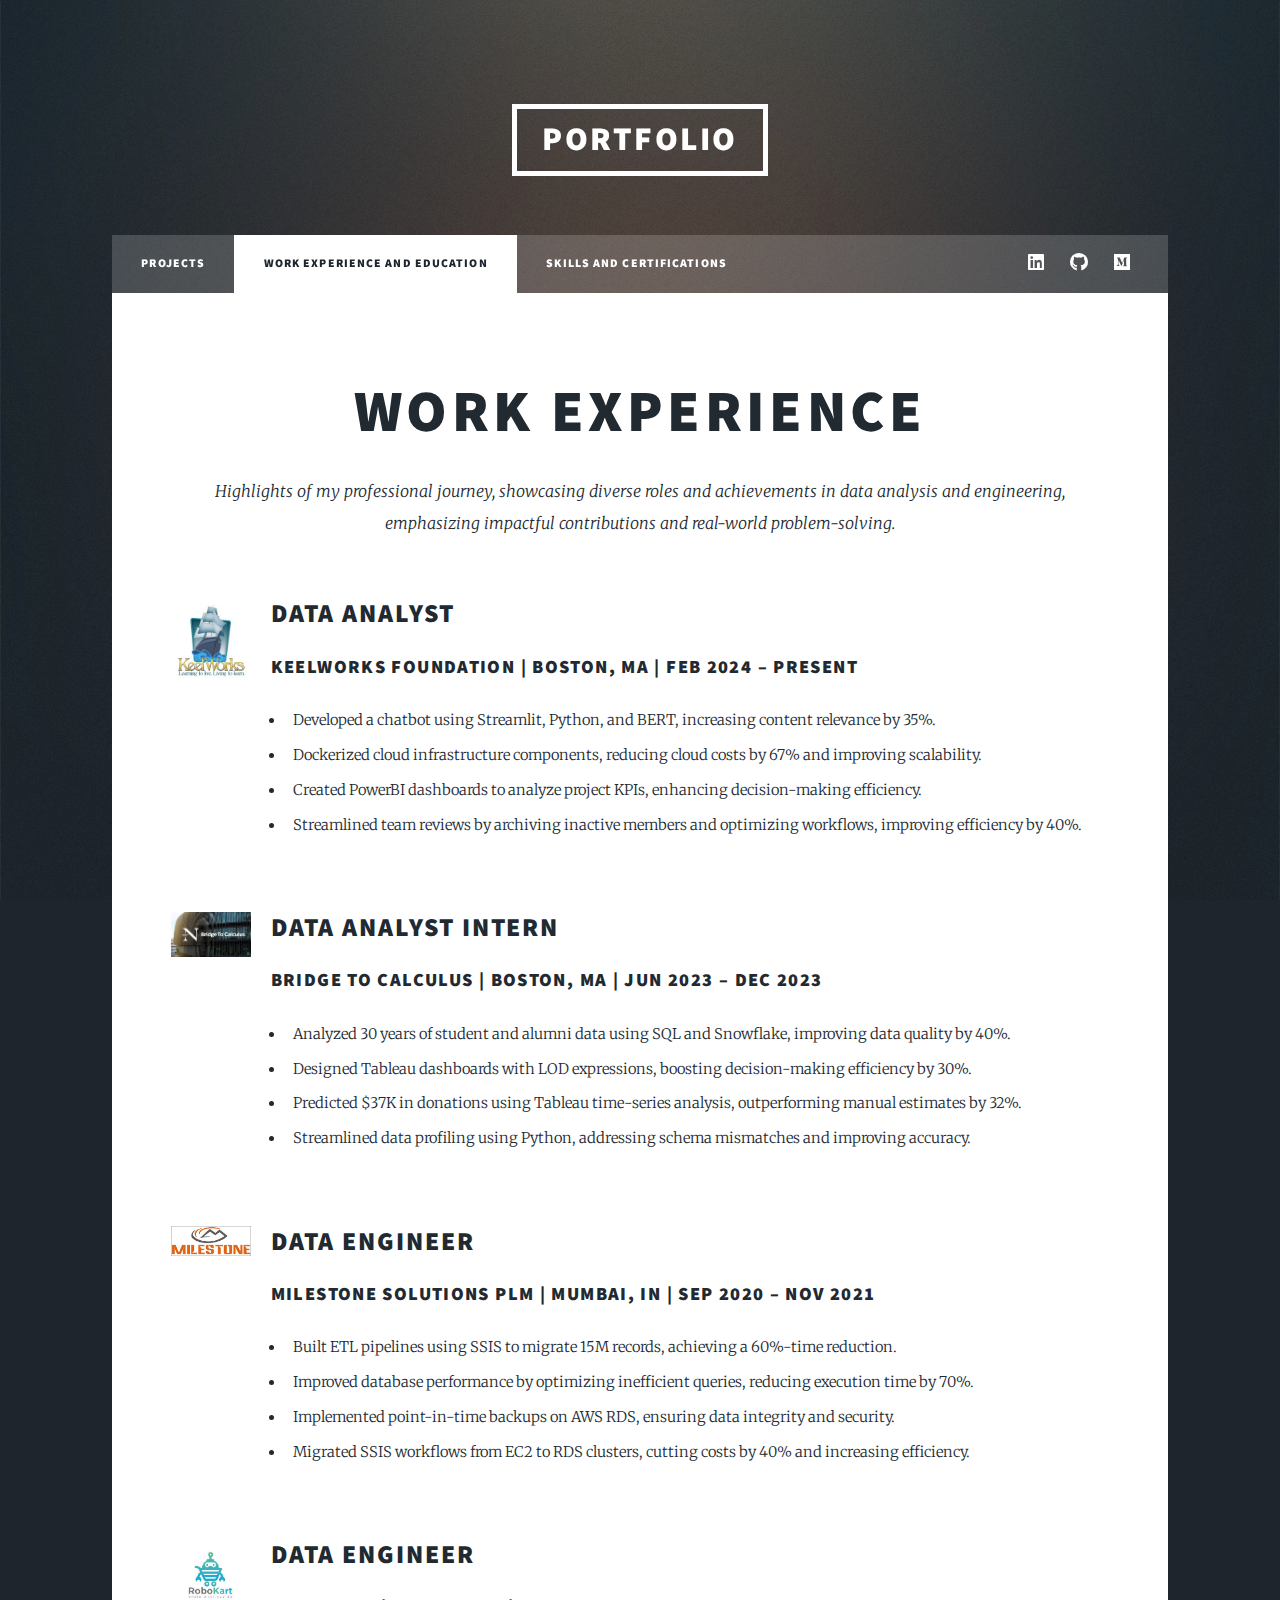
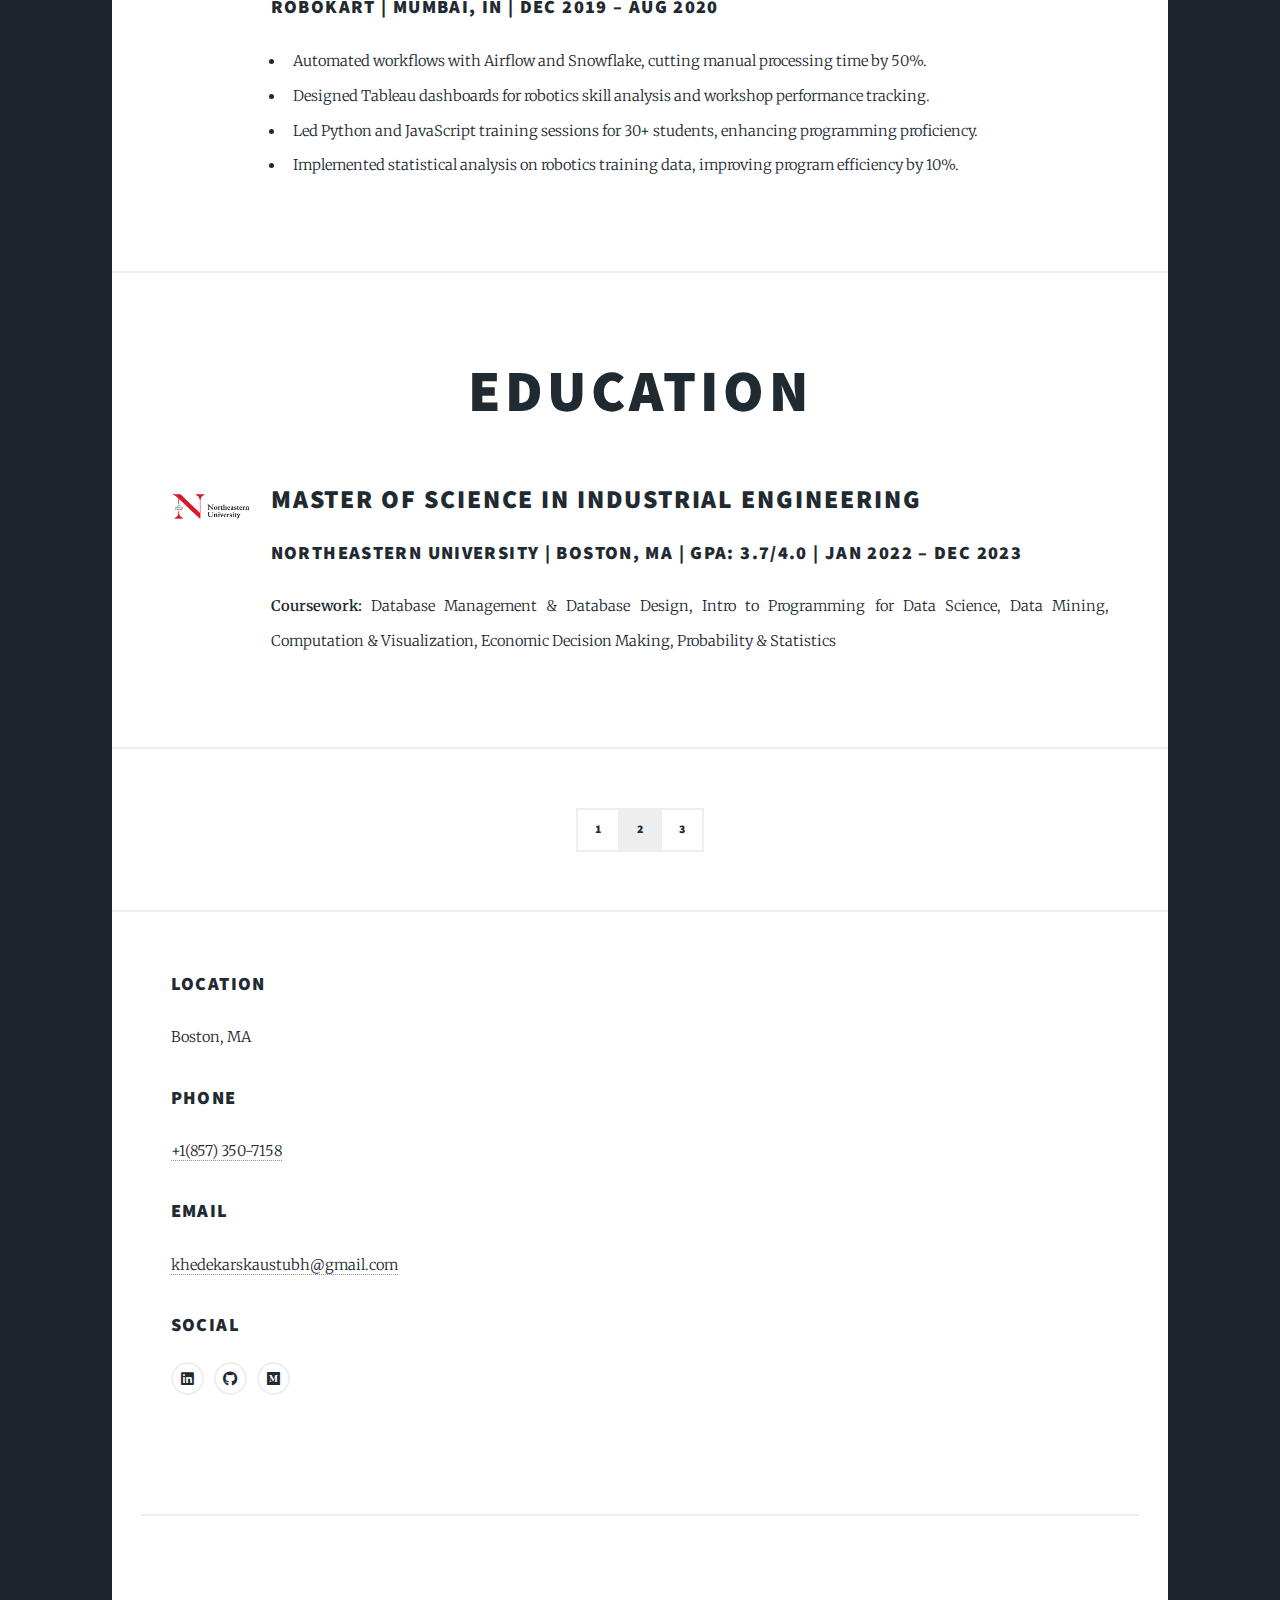
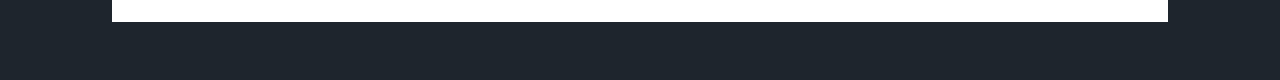
==== commit 42f526fe: "v3" ====
--- a/elements.html
+++ b/elements.html
@@ -42,7 +42,9 @@
 							<section class="post">
 								<header class="major">
 									<h1>Work Experience</h1>
-									<p>Highlights of my professional journey, showcasing diverse roles and achievements across data analysis and engineering.</p>
+									<p>
+										Highlights of my professional journey, showcasing diverse roles and achievements in data analysis and engineering, emphasizing impactful contributions and real-world problem-solving.
+									</p>
 								</header>
 
 								<div class="work-experience" style="display: flex; flex-direction: column; gap: 40px;">
@@ -54,8 +56,9 @@
 											<h3>KeelWorks Foundation | Boston, MA | Feb 2024 – Present</h3>
 											<ul>
 												<li>Developed a chatbot using Streamlit, Python, and BERT, increasing content relevance by 35%.</li>
-												<li>Optimized cloud infrastructure by dockerizing components, reducing cloud costs by 67%.</li>
-												<li>Analyzed project KPIs using PowerBI, improving decision-making efficiency.</li>
+												<li>Dockerized cloud infrastructure components, reducing cloud costs by 67% and improving scalability.</li>
+												<li>Created PowerBI dashboards to analyze project KPIs, enhancing decision-making efficiency.</li>
+												<li>Streamlined team reviews by archiving inactive members and optimizing workflows, improving efficiency by 40%.</li>
 											</ul>
 										</div>
 									</div>
@@ -67,9 +70,10 @@
 											<h2>Data Analyst Intern</h2>
 											<h3>Bridge to Calculus | Boston, MA | Jun 2023 – Dec 2023</h3>
 											<ul>
-												<li>Organized and analyzed 30 years of student and alumni data to enhance fundraising efforts.</li>
-												<li>Created Tableau dashboards for student performance, boosting decision-making efficiency by 30%.</li>
-												<li>Improved forecasting accuracy, predicting $37K in donations using Tableau's trend analysis.</li>
+												<li>Analyzed 30 years of student and alumni data using SQL and Snowflake, improving data quality by 40%.</li>
+												<li>Designed Tableau dashboards with LOD expressions, boosting decision-making efficiency by 30%.</li>
+												<li>Predicted $37K in donations using Tableau time-series analysis, outperforming manual estimates by 32%.</li>
+												<li>Streamlined data profiling using Python, addressing schema mismatches and improving accuracy.</li>
 											</ul>
 										</div>
 									</div>
@@ -81,9 +85,10 @@
 											<h2>Data Engineer</h2>
 											<h3>Milestone Solutions PLM | Mumbai, IN | Sep 2020 – Nov 2021</h3>
 											<ul>
-												<li>Designed ETL pipelines using SSIS to migrate 15M records, achieving a 60%-time reduction.</li>
-												<li>Enhanced database performance by optimizing inefficient queries, reducing execution time by 70%.</li>
+												<li>Built ETL pipelines using SSIS to migrate 15M records, achieving a 60%-time reduction.</li>
+												<li>Improved database performance by optimizing inefficient queries, reducing execution time by 70%.</li>
 												<li>Implemented point-in-time backups on AWS RDS, ensuring data integrity and security.</li>
+												<li>Migrated SSIS workflows from EC2 to RDS clusters, cutting costs by 40% and increasing efficiency.</li>
 											</ul>
 										</div>
 									</div>
@@ -96,8 +101,9 @@
 											<h3>Robokart | Mumbai, IN | Dec 2019 – Aug 2020</h3>
 											<ul>
 												<li>Automated workflows with Airflow and Snowflake, cutting manual processing time by 50%.</li>
-												<li>Generated Tableau dashboards, enhancing robotics skill analysis and workshop effectiveness.</li>
-												<li>Led 1-on-1 sessions in Python and JavaScript, positively impacting 25 students’ learning journeys.</li>
+												<li>Designed Tableau dashboards for robotics skill analysis and workshop performance tracking.</li>
+												<li>Led Python and JavaScript training sessions for 30+ students, enhancing programming proficiency.</li>
+												<li>Implemented statistical analysis on robotics training data, improving program efficiency by 10%.</li>
 											</ul>
 										</div>
 									</div>
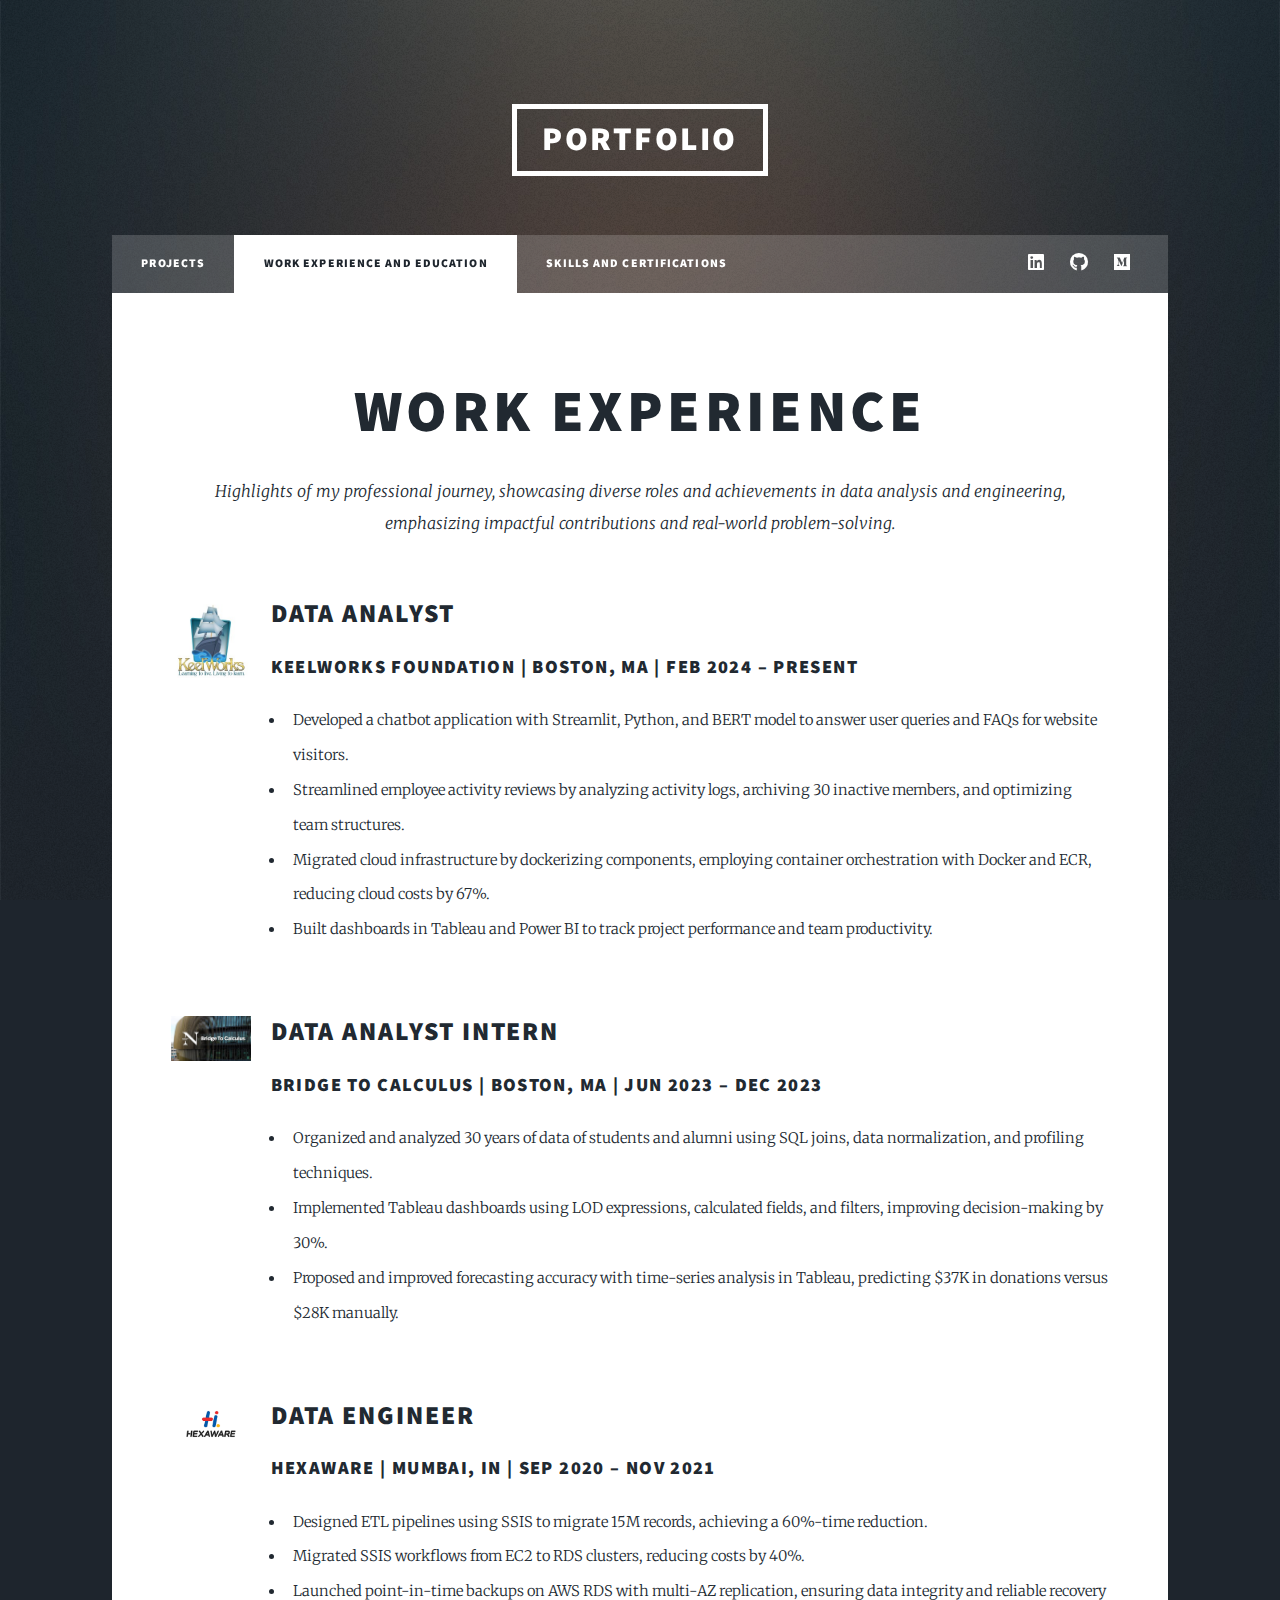
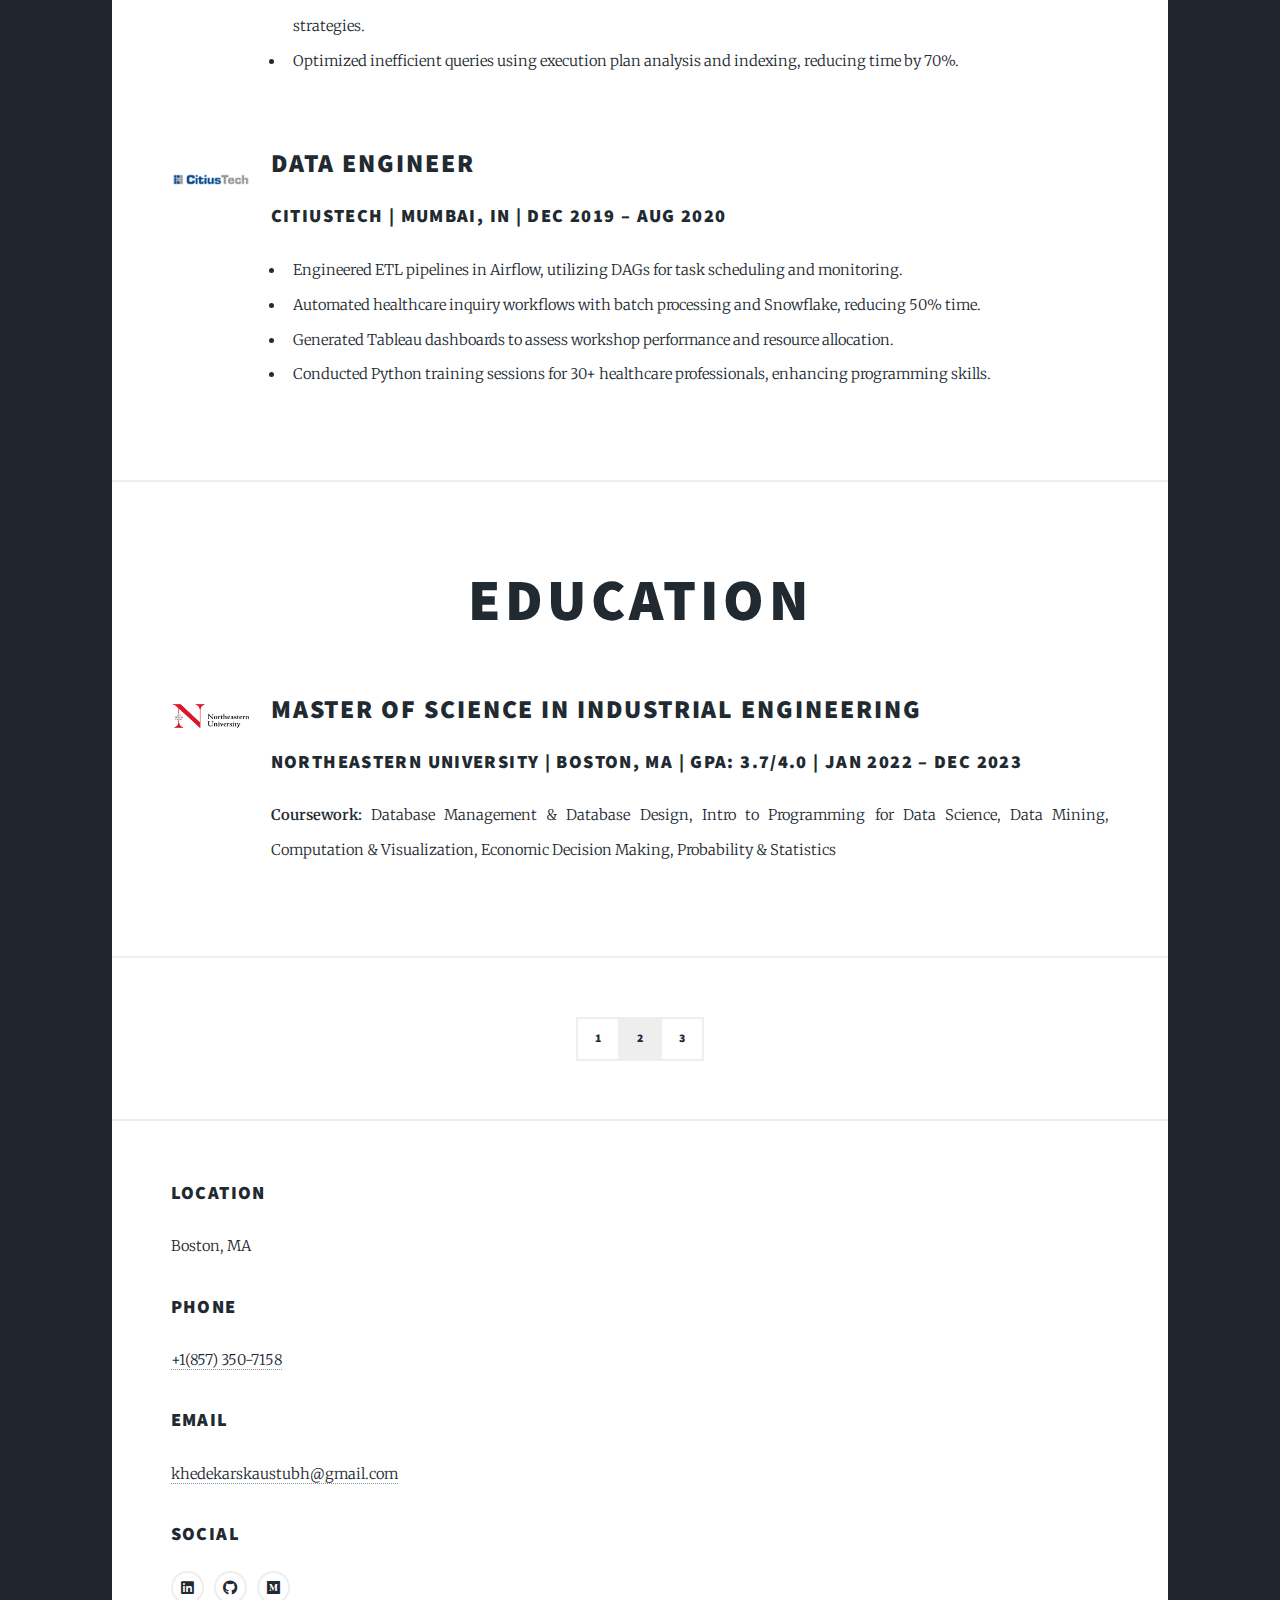
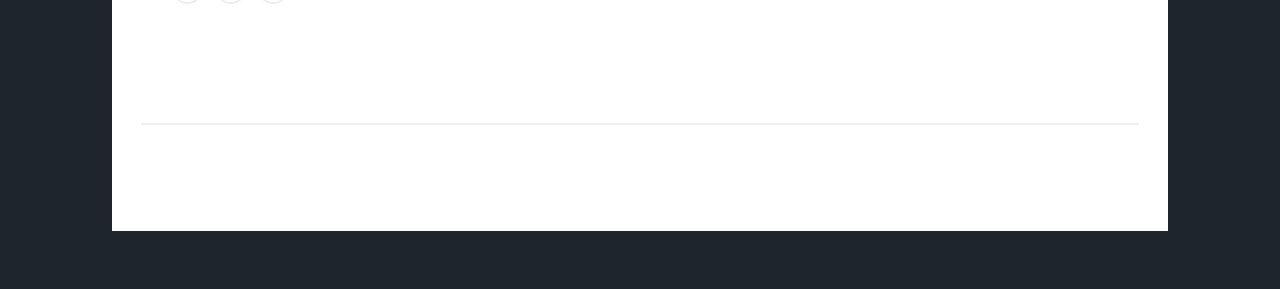
==== commit 51d13655: "v4" ====
--- a/elements.html
+++ b/elements.html
@@ -6,7 +6,7 @@
 -->
 <html>
 	<head>
-		<title>Elements Reference - Massively by HTML5 UP</title>
+		<title>Kaustubh Sunil Khedekar Portfolio</title>
 		<meta charset="utf-8" />
 		<meta name="viewport" content="width=device-width, initial-scale=1, user-scalable=no" />
 		<link rel="stylesheet" href="assets/css/main.css" />
@@ -46,7 +46,6 @@
 										Highlights of my professional journey, showcasing diverse roles and achievements in data analysis and engineering, emphasizing impactful contributions and real-world problem-solving.
 									</p>
 								</header>
-
 								<div class="work-experience" style="display: flex; flex-direction: column; gap: 40px;">
 									<!-- KeelWorks Foundation -->
 									<div class="experience" style="display: flex; align-items: flex-start; gap: 20px;">
@@ -55,14 +54,14 @@
 											<h2>Data Analyst</h2>
 											<h3>KeelWorks Foundation | Boston, MA | Feb 2024 – Present</h3>
 											<ul>
-												<li>Developed a chatbot using Streamlit, Python, and BERT, increasing content relevance by 35%.</li>
-												<li>Dockerized cloud infrastructure components, reducing cloud costs by 67% and improving scalability.</li>
-												<li>Created PowerBI dashboards to analyze project KPIs, enhancing decision-making efficiency.</li>
-												<li>Streamlined team reviews by archiving inactive members and optimizing workflows, improving efficiency by 40%.</li>
+												<li>Developed a chatbot application with Streamlit, Python, and BERT model to answer user queries and FAQs for website visitors.</li>
+												<li>Streamlined employee activity reviews by analyzing activity logs, archiving 30 inactive members, and optimizing team structures.</li>
+												<li>Migrated cloud infrastructure by dockerizing components, employing container orchestration with Docker and ECR, reducing cloud costs by 67%.</li>
+												<li>Built dashboards in Tableau and Power BI to track project performance and team productivity.</li>
 											</ul>
 										</div>
 									</div>
-
+								
 									<!-- Bridge to Calculus -->
 									<div class="experience" style="display: flex; align-items: flex-start; gap: 20px;">
 										<img src="images/bridge_to_calculus_logo.jpg" alt="Bridge to Calculus Logo" style="width: 80px; height: auto; flex-shrink: 0;">
@@ -70,40 +69,39 @@
 											<h2>Data Analyst Intern</h2>
 											<h3>Bridge to Calculus | Boston, MA | Jun 2023 – Dec 2023</h3>
 											<ul>
-												<li>Analyzed 30 years of student and alumni data using SQL and Snowflake, improving data quality by 40%.</li>
-												<li>Designed Tableau dashboards with LOD expressions, boosting decision-making efficiency by 30%.</li>
-												<li>Predicted $37K in donations using Tableau time-series analysis, outperforming manual estimates by 32%.</li>
-												<li>Streamlined data profiling using Python, addressing schema mismatches and improving accuracy.</li>
+												<li>Organized and analyzed 30 years of data of students and alumni using SQL joins, data normalization, and profiling techniques.</li>
+												<li>Implemented Tableau dashboards using LOD expressions, calculated fields, and filters, improving decision-making by 30%.</li>
+												<li>Proposed and improved forecasting accuracy with time-series analysis in Tableau, predicting $37K in donations versus $28K manually.</li>
 											</ul>
 										</div>
 									</div>
-
-									<!-- Milestone Solutions PLM -->
+								
+									<!-- Hexaware -->
 									<div class="experience" style="display: flex; align-items: flex-start; gap: 20px;">
-										<img src="images/milestone_solutions_logo.png" alt="Milestone Solutions Logo" style="width: 80px; height: auto; flex-shrink: 0;">
+										<img src="images/hexaware_logo.png" alt="Hexaware Logo" style="width: 80px; height: auto; flex-shrink: 0;">
 										<div>
 											<h2>Data Engineer</h2>
-											<h3>Milestone Solutions PLM | Mumbai, IN | Sep 2020 – Nov 2021</h3>
+											<h3>Hexaware | Mumbai, IN | Sep 2020 – Nov 2021</h3>
 											<ul>
-												<li>Built ETL pipelines using SSIS to migrate 15M records, achieving a 60%-time reduction.</li>
-												<li>Improved database performance by optimizing inefficient queries, reducing execution time by 70%.</li>
-												<li>Implemented point-in-time backups on AWS RDS, ensuring data integrity and security.</li>
-												<li>Migrated SSIS workflows from EC2 to RDS clusters, cutting costs by 40% and increasing efficiency.</li>
+												<li>Designed ETL pipelines using SSIS to migrate 15M records, achieving a 60%-time reduction.</li>
+												<li>Migrated SSIS workflows from EC2 to RDS clusters, reducing costs by 40%.</li>
+												<li>Launched point-in-time backups on AWS RDS with multi-AZ replication, ensuring data integrity and reliable recovery strategies.</li>
+												<li>Optimized inefficient queries using execution plan analysis and indexing, reducing time by 70%.</li>
 											</ul>
 										</div>
 									</div>
-
-									<!-- Robokart -->
+								
+									<!-- CitiusTech -->
 									<div class="experience" style="display: flex; align-items: flex-start; gap: 20px;">
-										<img src="images/robokart_logo.jfif" alt="Robokart Logo" style="width: 80px; height: auto; flex-shrink: 0;">
+										<img src="images/citiustech_logo.png" alt="CitiusTech Logo" style="width: 80px; height: auto; flex-shrink: 0;">
 										<div>
 											<h2>Data Engineer</h2>
-											<h3>Robokart | Mumbai, IN | Dec 2019 – Aug 2020</h3>
+											<h3>CitiusTech | Mumbai, IN | Dec 2019 – Aug 2020</h3>
 											<ul>
-												<li>Automated workflows with Airflow and Snowflake, cutting manual processing time by 50%.</li>
-												<li>Designed Tableau dashboards for robotics skill analysis and workshop performance tracking.</li>
-												<li>Led Python and JavaScript training sessions for 30+ students, enhancing programming proficiency.</li>
-												<li>Implemented statistical analysis on robotics training data, improving program efficiency by 10%.</li>
+												<li>Engineered ETL pipelines in Airflow, utilizing DAGs for task scheduling and monitoring.</li>
+												<li>Automated healthcare inquiry workflows with batch processing and Snowflake, reducing 50% time.</li>
+												<li>Generated Tableau dashboards to assess workshop performance and resource allocation.</li>
+												<li>Conducted Python training sessions for 30+ healthcare professionals, enhancing programming skills.</li>
 											</ul>
 										</div>
 									</div>
